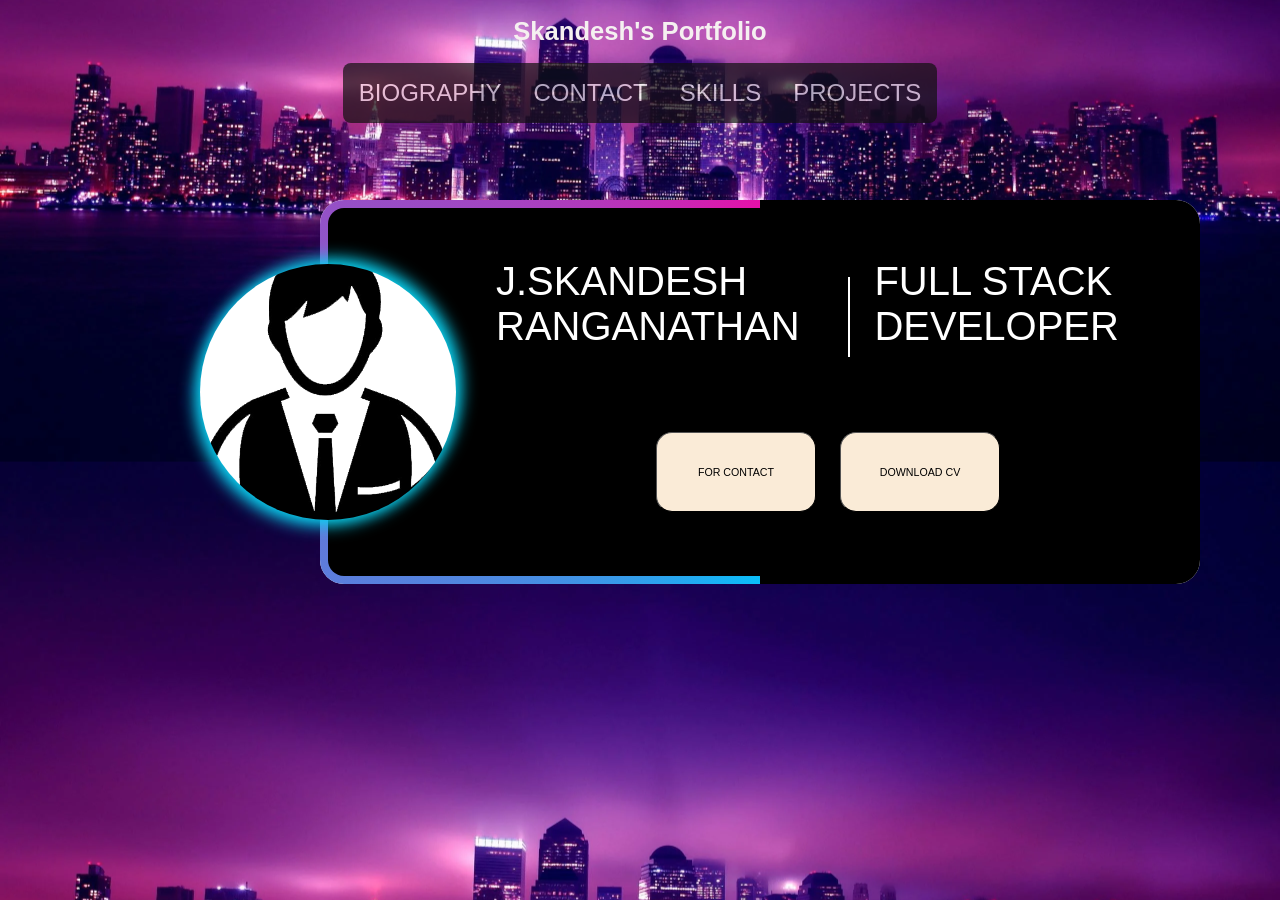
==== index.html @ 59a8660d "Add files via upload" ====
<!DOCTYPE html>
<html lang="en">
<head>
    <meta charset="UTF-8">
    <meta http-equiv="X-UA-Compatible" content="IE=edge">
    <meta name="viewport" content="width=device-width, initial-scale=1.0">
    <link rel="Stylesheet" href="style.css">
    <link rel="icon"  type="jpg" href="PHOTO-2024-01-04-19-46-38.jpg" >
    <title >Portfolio</title>
</head>
<body  background="academic wall paper.webp" >
    <h1 id="Main" style="color: rgb(245, 240, 240); font-family: 'Lucida Sans', 'Lucida Sans Regular', 'Lucida Grande', 'Lucida Sans Unicode', Geneva, Verdana, sans-serif; ">Skandesh's Portfolio</h1>
    <div>
        <nav class="navbar">
            <div id="div">
            <ul>
                <li><a href = "pers.html">BIOGRAPHY</a></li>
                <li><a href = "education.html">CONTACT</a></li>
                <li><a href = "skills.html">SKILLS</a></li>
                <li><a href = "projects.html">PROJECTS</a></li>
            </ul></div>
        </nav>
    </div>
    <div class="profile"></div>  
    <div class="container">
        <p class="name">J.SKANDESH RANGANATHAN</p>
        <p class="saketh">FULL STACK DEVELOPER</p>
        
        <div class="line">

        </div>
        <a href="education.html"><button class="contact"> FOR CONTACT </button></a>
        <a href="Skandesh Goutham Ranganathan J1.docx"><button class="CV">DOWNLOAD CV</button></a>
        
    </div>
   
</div>

</div>  

    
</body>
</html>
---- style.css ----
html{

    zoom: 80%;
}

body{
    background-color: rgb(17, 176, 250);
    margin: 0px;
    background-size: cover;
    background-position: center;
    

}
#Main{
    text-align: center;
}
.navbar ul{
    list-style: none;
    background-color: rgb(16, 16, 15);
    opacity: 0.7;
    padding: 0px;
    margin: 0px;
    overflow: hidden;
    border-radius: 10px;
    color: white;



}

.navbar a{
    color: rgb(241, 236, 236);
    text-decoration: none;
    padding: 20px;
    display: block;
    text-align: center;
}
.navbar a:hover{
    background-color: rgb(105, 119, 206);
    transition: 400ms all ease-in;
    border-radius: 10px;
    box-shadow: 0 0 30px;
    cursor: pointer;
    color: black;
}
.navbar li{
    float: left;
}
.navbar{
    display: inline;
    
}
.navbar:hover{
    box-shadow: 0 0 30px;
}
#div{
    display: flex;
    justify-content: center;
    font-family: 'Lucida Sans', 'Lucida Sans Regular', 'Lucida Grande', 'Lucida Sans Unicode', Geneva, Verdana, sans-serif;
    font-size: 30px;
}
.container {
    position:absolute;
    top:250px;
    left:400px;
    height:480px;
    width:1100px;
    background-color: rgb(245, 249, 249);
    overflow:hidden;
    border-radius:30px;
}
.container::before {
    content:'';
    position:absolute;
    left:-200px;
    top:-400px;
    height:1280px; 
    width:1500px;
    animation:container 10s ease-in-out infinite;
    background-image: conic-gradient(black 0deg,black 180deg,rgb(10, 190, 250) 180deg,rgb(230, 16, 169) 360deg);
}
@keyframes container {
    0% {
        transform:rotate(0deg)
    }
    100% {
        transform:rotate(360deg)
    }
}
.container::after {
    content:'';
    position:absolute;
    top:10px;
    left:10px;
    height:460px;
    width:1080px;
    background-color: black;
    border-radius:20px;
}
.profile {
    position:absolute;
    z-index: 3;
    top:330px;
    left:250px;
    height:320px;
    width:320px;
    border-radius:50%;
    background-color: white;
    background-image: url('User-Profile-PNG-HD-Image.png');
    background-size:cover;
    background-position: center;
    box-shadow:-7px 7px 20px rgb(11, 210, 241),7px -7px 20px rgb(11, 210, 241);
}
.name,.saketh {
    color:white;
    z-index: 3;
    font-size: 50px;
    position:absolute;
    top:5%;
    font-family: 'Lucida Sans', 'Lucida Sans Regular', 'Lucida Grande', 'Lucida Sans Unicode', Geneva, Verdana, sans-serif;
    
}
.name {
    left:20%;
    width:30%;
}
.saketh {
    left:63%;
    width:30%;
}
.line {
    position:absolute;
    height:100px;
    width:2px;
    background-color: white;
    top:20%;
    left:60%;
    z-index: 3;
}
.contact{

    height: 100px;
    width: 200px;
    background-color: antiquewhite;
    color: black;
    position: absolute;
    left: 420px;
    top: 290px;
    z-index: 3;
    border-radius: 20px;

}
.contact:hover{
    transition: 400ms all ease-in-out;
    opacity: 0.5;
}
.CV{

    height: 100px;
    width: 200px;
    background-color: antiquewhite;
    color: black;
    position: absolute;
    left: 650px;
    top: 290px;
    z-index: 3;
    border-radius: 20px;

}
.CV:hover{
    transition: 400ms all ease-in-out;
    opacity: 0.5;
}
@media screen and (max-width:1080px) {
    .container {
        position: absolute;
        top: 180px;
        left: calc(50% - 340px); /* Adjusted left position */
        height: 480px;
        width: 680px;
        background-color: rgb(245, 249, 249);
        overflow: hidden;
        border-radius: 30px;
    }
    
    .profile {
        position: absolute;
        z-index: 3;
        top: 290px;
        left: 220px;
        height: 240px;
        width: 240px;
        border-radius: 50%;
        background-color: white;
        background-image: url('User-Profile-PNG-HD-Image.png');
        background-size: cover;
        background-position: center;
        box-shadow: -7px 7px 20px rgb(11, 210, 241), 7px -7px 20px rgb(11, 210, 241);
    }
    
    .name,
    .saketh {
        color: white;
        z-index: 3;
        font-size: 30px;
        position: absolute;
        top: 5%;
        font-family: 'Lucida Sans', 'Lucida Sans Regular', 'Lucida Grande', 'Lucida Sans Unicode', Geneva, Verdana, sans-serif;
    }
    
    .name {
        left: 160px; /* Adjusted left position */
        width: 30%;
    }
    
    .saketh {
        left: 458px; /* Adjusted left position */
        width: 30%;
    }
    
    .line {
        position: absolute;
        height: 80px;
        width: 2px;
        background-color: white;
        top: 10%;
        left: 420px; /* Adjusted left position */
        z-index: 3;
    }
    
    .contact,
    .CV {
        height: 80px;
        width: 160px;
        background-color: antiquewhite;
        color: black;
        position: absolute;
        z-index: 3;
        border-radius: 20px;
    }
    
    .contact {
        left: 230px; /* Adjusted left position */
        top: 280px;
    }
    
    .CV {
        left: 420px; /* Adjusted left position */
        top: 280px;
    }
    body{
        background-color: rgb(17, 176, 250);
        margin: 0px;
        background-size: cover;
        background-position: center;
        
    
    }
    
}
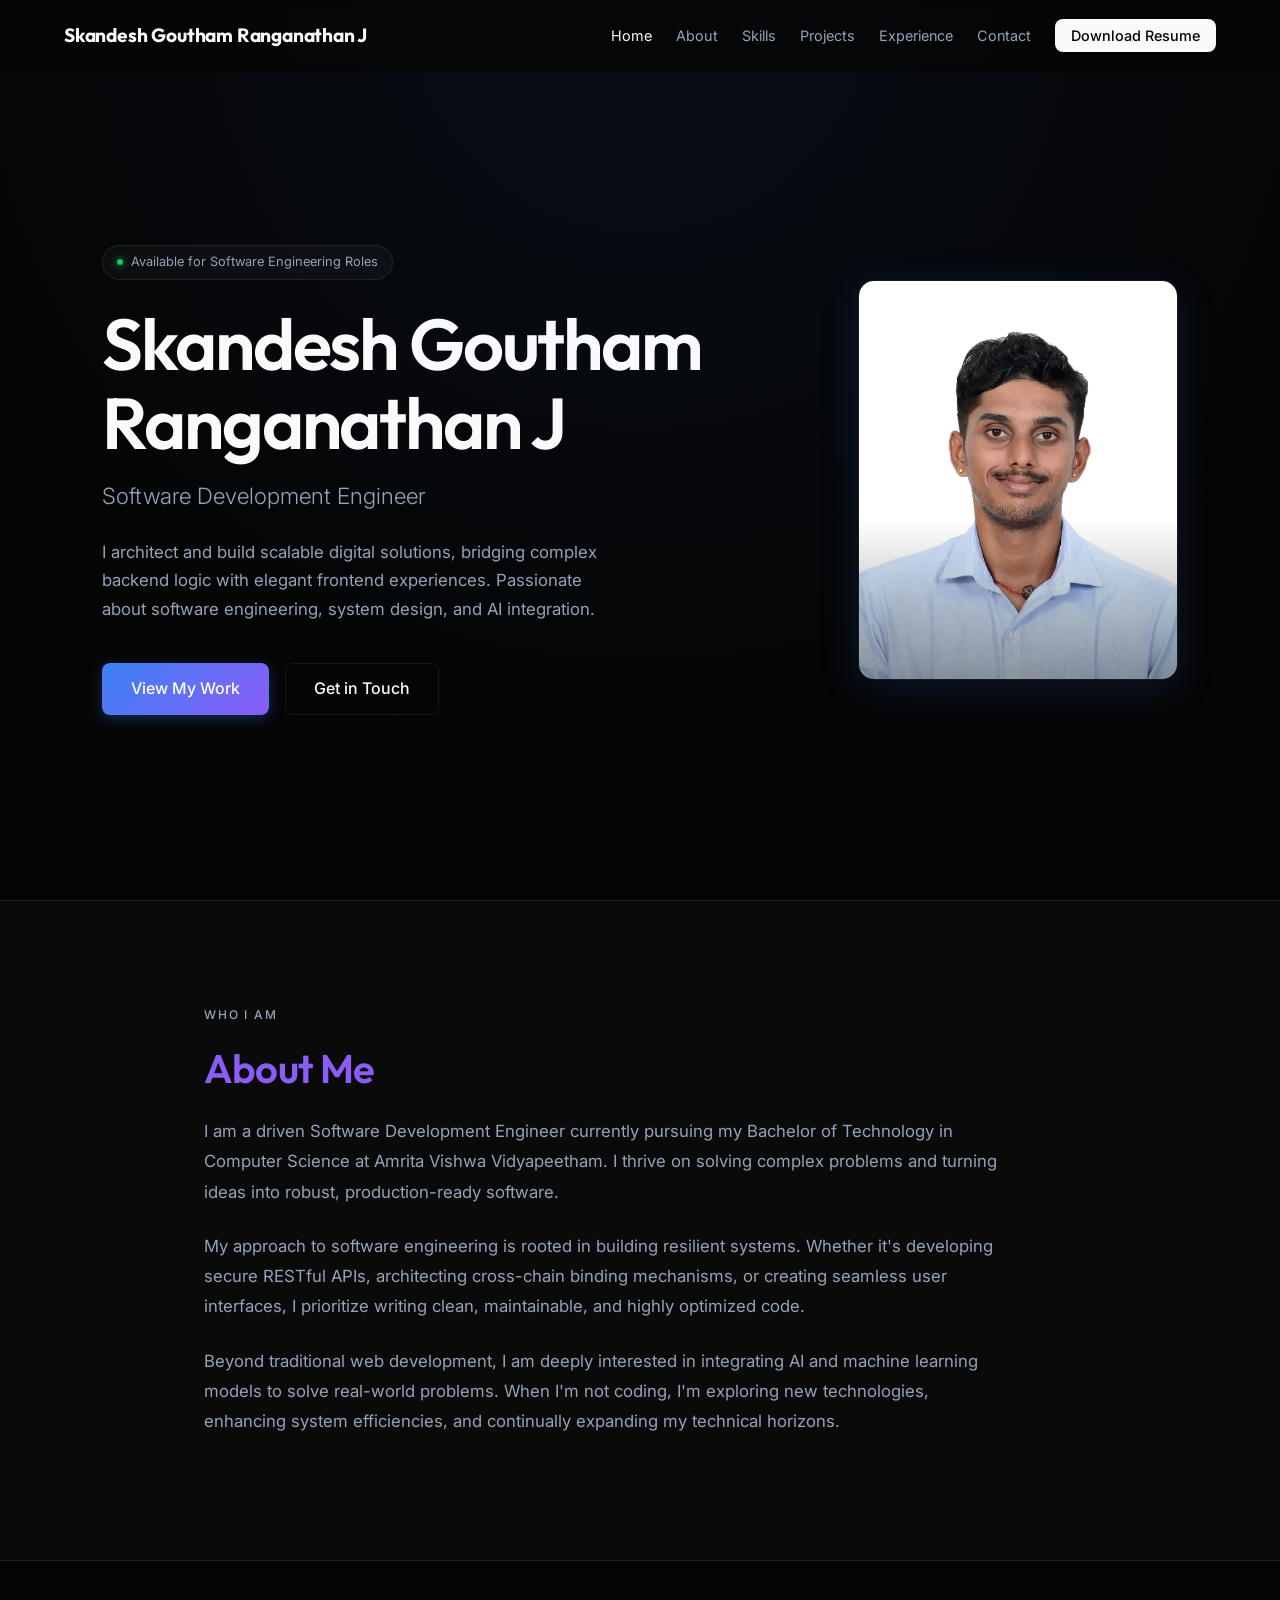
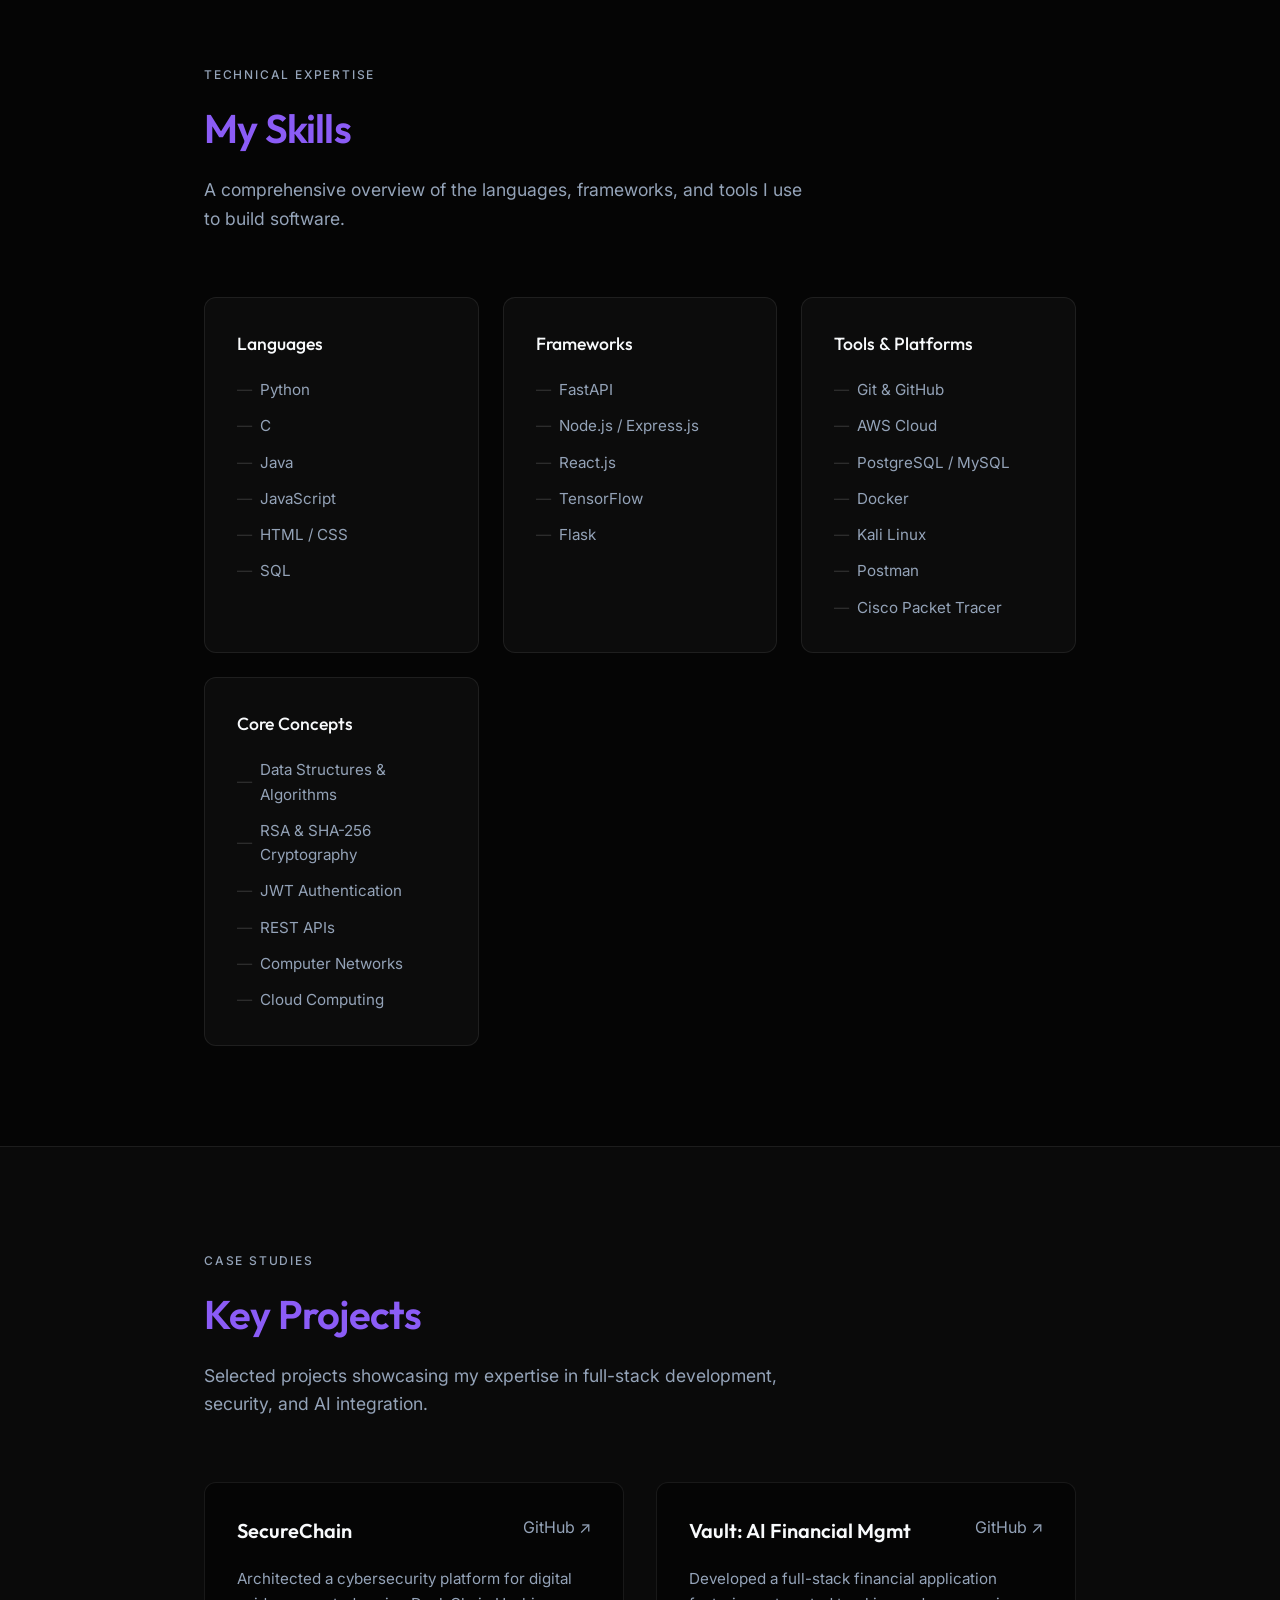
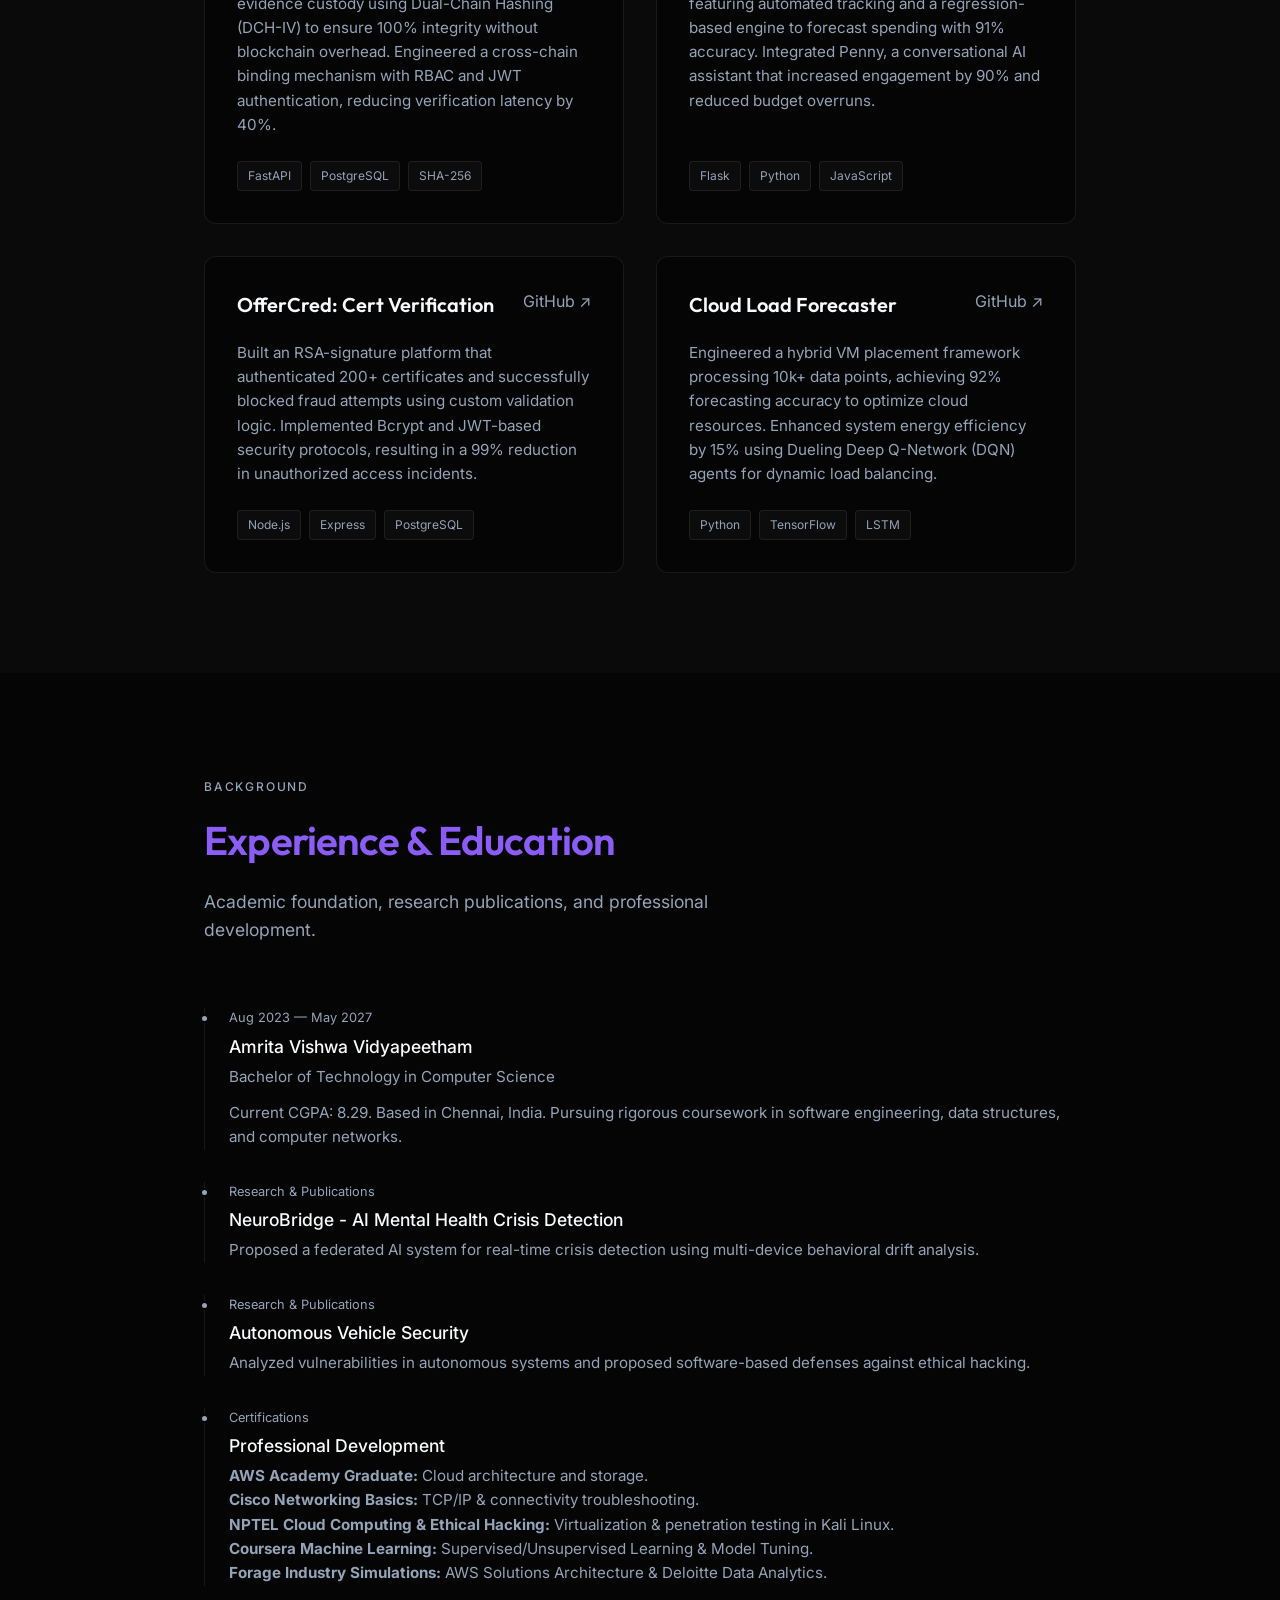
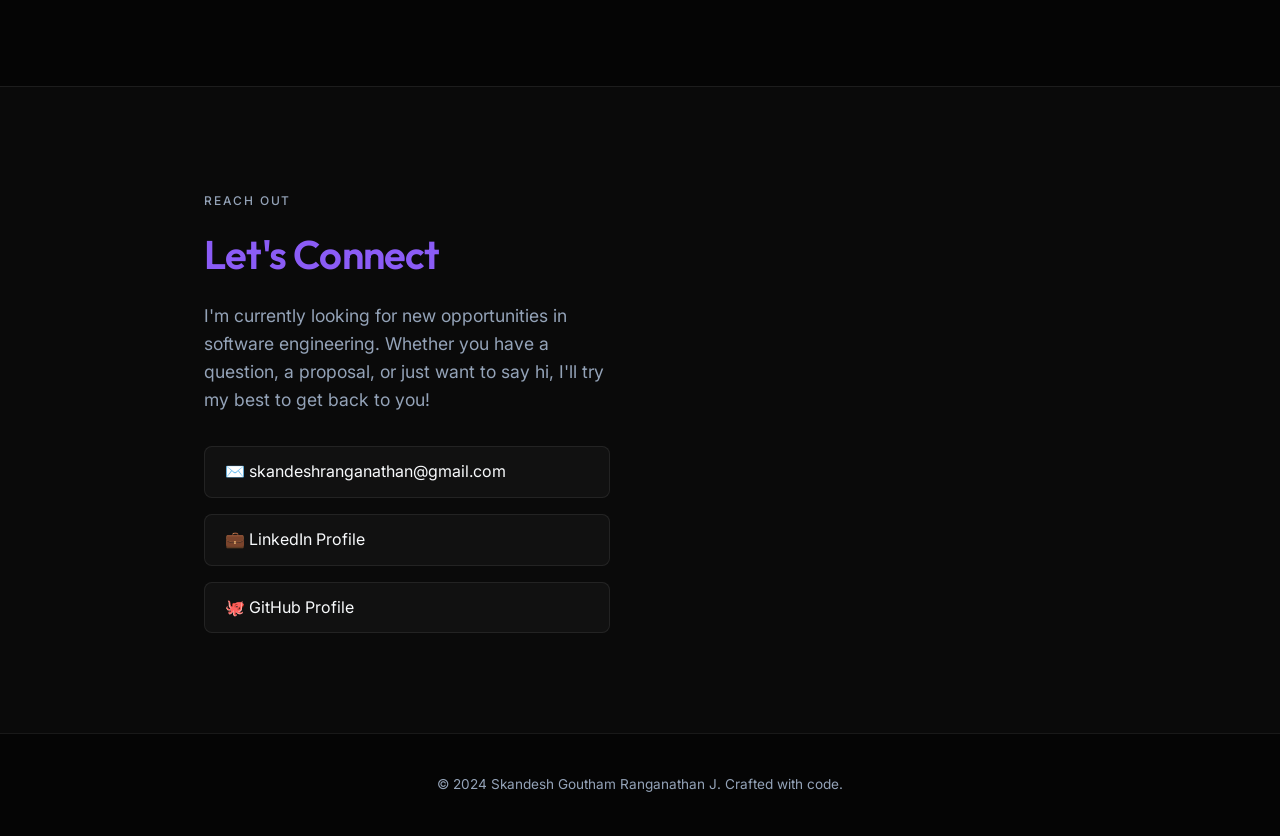
==== commit 643fd436: "Redesigned portfolio with modern UI and improvements" ====
--- a/index.html
+++ b/index.html
@@ -1,43 +1,306 @@
-<!DOCTYPE html>
-<html lang="en">
-<head>
-    <meta charset="UTF-8">
-    <meta http-equiv="X-UA-Compatible" content="IE=edge">
-    <meta name="viewport" content="width=device-width, initial-scale=1.0">
-    <link rel="Stylesheet" href="style.css">
-    <link rel="icon"  type="jpg" href="PHOTO-2024-01-04-19-46-38.jpg" >
-    <title >Portfolio</title>
-</head>
-<body  background="academic wall paper.webp" >
-    <h1 id="Main" style="color: rgb(245, 240, 240); font-family: 'Lucida Sans', 'Lucida Sans Regular', 'Lucida Grande', 'Lucida Sans Unicode', Geneva, Verdana, sans-serif; ">Skandesh's Portfolio</h1>
-    <div>
-        <nav class="navbar">
-            <div id="div">
-            <ul>
-                <li><a href = "pers.html">BIOGRAPHY</a></li>
-                <li><a href = "education.html">CONTACT</a></li>
-                <li><a href = "skills.html">SKILLS</a></li>
-                <li><a href = "projects.html">PROJECTS</a></li>
-            </ul></div>
-        </nav>
-    </div>
-    <div class="profile"></div>  
-    <div class="container">
-        <p class="name">J.SKANDESH RANGANATHAN</p>
-        <p class="saketh">FULL STACK DEVELOPER</p>
-        
-        <div class="line">
-
-        </div>
-        <a href="education.html"><button class="contact"> FOR CONTACT </button></a>
-        <a href="Skandesh Goutham Ranganathan J1.docx"><button class="CV">DOWNLOAD CV</button></a>
-        
-    </div>
-   
-</div>
-
-</div>  
-
-    
-</body>
+<!DOCTYPE html>
+<html lang="en">
+<head>
+  <meta charset="UTF-8" />
+  <meta name="viewport" content="width=device-width, initial-scale=1.0" />
+  <meta name="description" content="Portfolio of Skandesh Goutham Ranganathan J — Software Development Engineer" />
+  <title>Skandesh | Software Engineer</title>
+  
+  <!-- Favicon updated to profile photo -->
+  <link rel="icon" type="image/jpeg" href="Skandesh Goutham Ranganathan.jpeg" />
+  
+  <link rel="preconnect" href="https://fonts.googleapis.com" />
+  <link rel="preconnect" href="https://fonts.gstatic.com" crossorigin />
+  <link href="https://fonts.googleapis.com/css2?family=Inter:wght@300;400;500;600&family=Outfit:wght@400;500;600;700&display=swap" rel="stylesheet" />
+  
+  <link rel="stylesheet" href="style.css" />
+</head>
+<body>
+
+  <!-- NAVBAR -->
+  <nav id="navbar">
+    <a href="#hero" class="nav-logo">Skandesh Goutham Ranganathan J</a>
+    <ul class="nav-links" id="nav-links">
+      <li><a href="#hero" class="active">Home</a></li>
+      <li><a href="#about">About</a></li>
+      <li><a href="#skills">Skills</a></li>
+      <li><a href="#projects">Projects</a></li>
+      <li><a href="#experience">Experience</a></li>
+      <li><a href="#contact">Contact</a></li>
+      <li><a href="Skandesh Goutham Ranganathan J_Doc (5).pdf" class="nav-cv-btn" target="_blank">Download Resume</a></li>
+    </ul>
+    <div class="hamburger" id="hamburger" aria-label="Toggle navigation">
+      <span></span><span></span><span></span>
+    </div>
+  </nav>
+
+  <!-- ===== HERO ===== -->
+  <section id="hero">
+    <div class="hero-content">
+      <div class="hero-status">Available for Software Engineering Roles</div>
+      <h1 class="hero-name reveal">Skandesh Goutham<br>Ranganathan J</h1>
+      <p class="hero-title reveal">Software Development Engineer</p>
+      <p class="hero-description reveal">
+        I architect and build scalable digital solutions, bridging complex backend logic with elegant frontend experiences. Passionate about software engineering, system design, and AI integration.
+      </p>
+      <div class="hero-actions reveal">
+        <a href="#projects" class="btn-primary">View My Work</a>
+        <a href="#contact" class="btn-outline">Get in Touch</a>
+      </div>
+    </div>
+
+    <div class="hero-visual">
+      <div class="profile-img-container">
+        <!-- Replaced with the user's photo -->
+        <img src="Skandesh Goutham Ranganathan.jpeg" alt="Skandesh Goutham Ranganathan J" class="profile-img" />
+      </div>
+    </div>
+  </section>
+
+  <!-- ===== ABOUT ===== -->
+  <section id="about">
+    <div class="section-inner">
+      <div class="section-tag">Who I Am</div>
+      <h2 class="section-title reveal">About Me</h2>
+      
+      <div class="about-content reveal">
+        <p>
+          I am a driven Software Development Engineer currently pursuing my Bachelor of Technology in Computer Science at Amrita Vishwa Vidyapeetham. I thrive on solving complex problems and turning ideas into robust, production-ready software.
+        </p>
+        <p>
+          My approach to software engineering is rooted in building resilient systems. Whether it's developing secure RESTful APIs, architecting cross-chain binding mechanisms, or creating seamless user interfaces, I prioritize writing clean, maintainable, and highly optimized code.
+        </p>
+        <p>
+          Beyond traditional web development, I am deeply interested in integrating AI and machine learning models to solve real-world problems. When I'm not coding, I'm exploring new technologies, enhancing system efficiencies, and continually expanding my technical horizons.
+        </p>
+      </div>
+    </div>
+  </section>
+
+  <!-- ===== SKILLS ===== -->
+  <section id="skills">
+    <div class="section-inner">
+      <div class="section-tag">Technical Expertise</div>
+      <h2 class="section-title reveal">My Skills</h2>
+      <p class="section-subtitle reveal">A comprehensive overview of the languages, frameworks, and tools I use to build software.</p>
+      
+      <div class="skills-grid">
+        <div class="skill-category reveal">
+          <h3>Languages</h3>
+          <div class="skill-list">
+            <div class="skill-item">Python</div>
+            <div class="skill-item">C</div>
+            <div class="skill-item">Java</div>
+            <div class="skill-item">JavaScript</div>
+            <div class="skill-item">HTML / CSS</div>
+            <div class="skill-item">SQL</div>
+          </div>
+        </div>
+        
+        <div class="skill-category reveal">
+          <h3>Frameworks</h3>
+          <div class="skill-list">
+            <div class="skill-item">FastAPI</div>
+            <div class="skill-item">Node.js / Express.js</div>
+            <div class="skill-item">React.js</div>
+            <div class="skill-item">TensorFlow</div>
+            <div class="skill-item">Flask</div>
+          </div>
+        </div>
+        
+        <div class="skill-category reveal">
+          <h3>Tools & Platforms</h3>
+          <div class="skill-list">
+            <div class="skill-item">Git & GitHub</div>
+            <div class="skill-item">AWS Cloud</div>
+            <div class="skill-item">PostgreSQL / MySQL</div>
+            <div class="skill-item">Docker</div>
+            <div class="skill-item">Kali Linux</div>
+            <div class="skill-item">Postman</div>
+            <div class="skill-item">Cisco Packet Tracer</div>
+          </div>
+        </div>
+
+        <div class="skill-category reveal">
+          <h3>Core Concepts</h3>
+          <div class="skill-list">
+            <div class="skill-item">Data Structures & Algorithms</div>
+            <div class="skill-item">RSA & SHA-256 Cryptography</div>
+            <div class="skill-item">JWT Authentication</div>
+            <div class="skill-item">REST APIs</div>
+            <div class="skill-item">Computer Networks</div>
+            <div class="skill-item">Cloud Computing</div>
+          </div>
+        </div>
+      </div>
+    </div>
+  </section>
+
+  <!-- ===== PROJECTS ===== -->
+  <section id="projects">
+    <div class="section-inner">
+      <div class="section-tag">Case Studies</div>
+      <h2 class="section-title reveal">Key Projects</h2>
+      <p class="section-subtitle reveal">Selected projects showcasing my expertise in full-stack development, security, and AI integration.</p>
+      
+      <div class="projects-grid">
+        <!-- Project 1 -->
+        <div class="project-card reveal">
+          <div class="project-header">
+            <h3 class="project-title">SecureChain</h3>
+            <div class="project-links">
+              <a href="https://github.com/SkandeshRanganathan/SecureChain" target="_blank" title="View Source">GitHub ↗</a>
+            </div>
+          </div>
+          <p class="project-desc">
+            Architected a cybersecurity platform for digital evidence custody using Dual-Chain Hashing (DCH-IV) to ensure 100% integrity without blockchain overhead. Engineered a cross-chain binding mechanism with RBAC and JWT authentication, reducing verification latency by 40%.
+          </p>
+          <div class="project-tech">
+            <span class="tech-chip">FastAPI</span>
+            <span class="tech-chip">PostgreSQL</span>
+            <span class="tech-chip">SHA-256</span>
+          </div>
+        </div>
+
+        <!-- Project 2 -->
+        <div class="project-card reveal">
+          <div class="project-header">
+            <h3 class="project-title">Vault: AI Financial Mgmt</h3>
+            <div class="project-links">
+              <a href="https://github.com/SkandeshRanganathan/Vault" target="_blank" title="View Source">GitHub ↗</a>
+            </div>
+          </div>
+          <p class="project-desc">
+            Developed a full-stack financial application featuring automated tracking and a regression-based engine to forecast spending with 91% accuracy. Integrated Penny, a conversational AI assistant that increased engagement by 90% and reduced budget overruns.
+          </p>
+          <div class="project-tech">
+            <span class="tech-chip">Flask</span>
+            <span class="tech-chip">Python</span>
+            <span class="tech-chip">JavaScript</span>
+          </div>
+        </div>
+
+        <!-- Project 3 -->
+        <div class="project-card reveal">
+          <div class="project-header">
+            <h3 class="project-title">OfferCred: Cert Verification</h3>
+            <div class="project-links">
+              <a href="https://github.com/SkandeshRanganathan/offercred_20999" target="_blank" title="View Source">GitHub ↗</a>
+            </div>
+          </div>
+          <p class="project-desc">
+            Built an RSA-signature platform that authenticated 200+ certificates and successfully blocked fraud attempts using custom validation logic. Implemented Bcrypt and JWT-based security protocols, resulting in a 99% reduction in unauthorized access incidents.
+          </p>
+          <div class="project-tech">
+            <span class="tech-chip">Node.js</span>
+            <span class="tech-chip">Express</span>
+            <span class="tech-chip">PostgreSQL</span>
+          </div>
+        </div>
+
+        <!-- Project 4 -->
+        <div class="project-card reveal">
+          <div class="project-header">
+            <h3 class="project-title">Cloud Load Forecaster</h3>
+            <div class="project-links">
+              <a href="https://github.com/SkandeshRanganathan/cloud-load-forecaster" target="_blank" title="View Source">GitHub ↗</a>
+            </div>
+          </div>
+          <p class="project-desc">
+            Engineered a hybrid VM placement framework processing 10k+ data points, achieving 92% forecasting accuracy to optimize cloud resources. Enhanced system energy efficiency by 15% using Dueling Deep Q-Network (DQN) agents for dynamic load balancing.
+          </p>
+          <div class="project-tech">
+            <span class="tech-chip">Python</span>
+            <span class="tech-chip">TensorFlow</span>
+            <span class="tech-chip">LSTM</span>
+          </div>
+        </div>
+      </div>
+    </div>
+  </section>
+
+  <!-- ===== EXPERIENCE / EDUCATION ===== -->
+  <section id="experience">
+    <div class="section-inner">
+      <div class="section-tag">Background</div>
+      <h2 class="section-title reveal">Experience & Education</h2>
+      <p class="section-subtitle reveal">Academic foundation, research publications, and professional development.</p>
+      
+      <div class="timeline">
+        
+        <div class="timeline-item reveal">
+          <div class="timeline-date">Aug 2023 — May 2027</div>
+          <div class="timeline-title">Amrita Vishwa Vidyapeetham</div>
+          <div class="timeline-subtitle">Bachelor of Technology in Computer Science</div>
+          <div class="timeline-desc">
+            Current CGPA: 8.29. Based in Chennai, India. Pursuing rigorous coursework in software engineering, data structures, and computer networks.
+          </div>
+        </div>
+
+        <div class="timeline-item reveal">
+          <div class="timeline-date">Research & Publications</div>
+          <div class="timeline-title">NeuroBridge - AI Mental Health Crisis Detection</div>
+          <div class="timeline-desc">
+            Proposed a federated AI system for real-time crisis detection using multi-device behavioral drift analysis.
+          </div>
+        </div>
+
+        <div class="timeline-item reveal">
+          <div class="timeline-date">Research & Publications</div>
+          <div class="timeline-title">Autonomous Vehicle Security</div>
+          <div class="timeline-desc">
+            Analyzed vulnerabilities in autonomous systems and proposed software-based defenses against ethical hacking.
+          </div>
+        </div>
+
+        <div class="timeline-item reveal">
+          <div class="timeline-date">Certifications</div>
+          <div class="timeline-title">Professional Development</div>
+          <div class="timeline-desc">
+            <strong>AWS Academy Graduate:</strong> Cloud architecture and storage.<br>
+            <strong>Cisco Networking Basics:</strong> TCP/IP & connectivity troubleshooting.<br>
+            <strong>NPTEL Cloud Computing & Ethical Hacking:</strong> Virtualization & penetration testing in Kali Linux.<br>
+            <strong>Coursera Machine Learning:</strong> Supervised/Unsupervised Learning & Model Tuning.<br>
+            <strong>Forage Industry Simulations:</strong> AWS Solutions Architecture & Deloitte Data Analytics.
+          </div>
+        </div>
+
+      </div>
+    </div>
+  </section>
+
+  <!-- ===== CONTACT ===== -->
+  <section id="contact">
+    <div class="section-inner">
+      <div class="section-tag">Reach Out</div>
+      <h2 class="section-title reveal">Let's Connect</h2>
+      
+      <div class="contact-container">
+        <div class="contact-info reveal">
+          <p class="contact-text">
+            I'm currently looking for new opportunities in software engineering. Whether you have a question, a proposal, or just want to say hi, I'll try my best to get back to you!
+          </p>
+          <div class="social-links">
+            <a href="mailto:skandeshranganathan@gmail.com" class="social-link">
+              ✉️ skandeshranganathan@gmail.com
+            </a>
+            <a href="https://linkedin.com/in/skandesh-ranganathan-61a6542b4/" target="_blank" class="social-link">
+              💼 LinkedIn Profile
+            </a>
+            <a href="https://github.com/SkandeshRanganathan" target="_blank" class="social-link">
+              🐙 GitHub Profile
+            </a>
+          </div>
+        </div>
+      </div>
+    </div>
+  </section>
+
+  <!-- FOOTER -->
+  <footer>
+    <p>© 2024 Skandesh Goutham Ranganathan J. Crafted with code.</p>
+  </footer>
+
+  <script src="script.js"></script>
+</body>
 </html>
--- a/style.css
+++ b/style.css
@@ -1,261 +1,609 @@
-
-html{
-
-    zoom: 80%;
-}
-
-body{
-    background-color: rgb(17, 176, 250);
-    margin: 0px;
-    background-size: cover;
-    background-position: center;
-    
-
-}
-#Main{
-    text-align: center;
-}
-.navbar ul{
-    list-style: none;
-    background-color: rgb(16, 16, 15);
-    opacity: 0.7;
-    padding: 0px;
-    margin: 0px;
-    overflow: hidden;
-    border-radius: 10px;
-    color: white;
-
-
-
-}
-
-.navbar a{
-    color: rgb(241, 236, 236);
-    text-decoration: none;
-    padding: 20px;
-    display: block;
-    text-align: center;
-}
-.navbar a:hover{
-    background-color: rgb(105, 119, 206);
-    transition: 400ms all ease-in;
-    border-radius: 10px;
-    box-shadow: 0 0 30px;
-    cursor: pointer;
-    color: black;
-}
-.navbar li{
-    float: left;
-}
-.navbar{
-    display: inline;
-    
-}
-.navbar:hover{
-    box-shadow: 0 0 30px;
-}
-#div{
-    display: flex;
-    justify-content: center;
-    font-family: 'Lucida Sans', 'Lucida Sans Regular', 'Lucida Grande', 'Lucida Sans Unicode', Geneva, Verdana, sans-serif;
-    font-size: 30px;
-}
-.container {
-    position:absolute;
-    top:250px;
-    left:400px;
-    height:480px;
-    width:1100px;
-    background-color: rgb(245, 249, 249);
-    overflow:hidden;
-    border-radius:30px;
-}
-.container::before {
-    content:'';
-    position:absolute;
-    left:-200px;
-    top:-400px;
-    height:1280px; 
-    width:1500px;
-    animation:container 10s ease-in-out infinite;
-    background-image: conic-gradient(black 0deg,black 180deg,rgb(10, 190, 250) 180deg,rgb(230, 16, 169) 360deg);
-}
-@keyframes container {
-    0% {
-        transform:rotate(0deg)
-    }
-    100% {
-        transform:rotate(360deg)
-    }
-}
-.container::after {
-    content:'';
-    position:absolute;
-    top:10px;
-    left:10px;
-    height:460px;
-    width:1080px;
-    background-color: black;
-    border-radius:20px;
-}
-.profile {
-    position:absolute;
-    z-index: 3;
-    top:330px;
-    left:250px;
-    height:320px;
-    width:320px;
-    border-radius:50%;
-    background-color: white;
-    background-image: url('User-Profile-PNG-HD-Image.png');
-    background-size:cover;
-    background-position: center;
-    box-shadow:-7px 7px 20px rgb(11, 210, 241),7px -7px 20px rgb(11, 210, 241);
-}
-.name,.saketh {
-    color:white;
-    z-index: 3;
-    font-size: 50px;
-    position:absolute;
-    top:5%;
-    font-family: 'Lucida Sans', 'Lucida Sans Regular', 'Lucida Grande', 'Lucida Sans Unicode', Geneva, Verdana, sans-serif;
-    
-}
-.name {
-    left:20%;
-    width:30%;
-}
-.saketh {
-    left:63%;
-    width:30%;
-}
-.line {
-    position:absolute;
-    height:100px;
-    width:2px;
-    background-color: white;
-    top:20%;
-    left:60%;
-    z-index: 3;
-}
-.contact{
-
-    height: 100px;
-    width: 200px;
-    background-color: antiquewhite;
-    color: black;
-    position: absolute;
-    left: 420px;
-    top: 290px;
-    z-index: 3;
-    border-radius: 20px;
-
-}
-.contact:hover{
-    transition: 400ms all ease-in-out;
-    opacity: 0.5;
-}
-.CV{
-
-    height: 100px;
-    width: 200px;
-    background-color: antiquewhite;
-    color: black;
-    position: absolute;
-    left: 650px;
-    top: 290px;
-    z-index: 3;
-    border-radius: 20px;
-
-}
-.CV:hover{
-    transition: 400ms all ease-in-out;
-    opacity: 0.5;
-}
-@media screen and (max-width:1080px) {
-    .container {
-        position: absolute;
-        top: 180px;
-        left: calc(50% - 340px); /* Adjusted left position */
-        height: 480px;
-        width: 680px;
-        background-color: rgb(245, 249, 249);
-        overflow: hidden;
-        border-radius: 30px;
-    }
-    
-    .profile {
-        position: absolute;
-        z-index: 3;
-        top: 290px;
-        left: 220px;
-        height: 240px;
-        width: 240px;
-        border-radius: 50%;
-        background-color: white;
-        background-image: url('User-Profile-PNG-HD-Image.png');
-        background-size: cover;
-        background-position: center;
-        box-shadow: -7px 7px 20px rgb(11, 210, 241), 7px -7px 20px rgb(11, 210, 241);
-    }
-    
-    .name,
-    .saketh {
-        color: white;
-        z-index: 3;
-        font-size: 30px;
-        position: absolute;
-        top: 5%;
-        font-family: 'Lucida Sans', 'Lucida Sans Regular', 'Lucida Grande', 'Lucida Sans Unicode', Geneva, Verdana, sans-serif;
-    }
-    
-    .name {
-        left: 160px; /* Adjusted left position */
-        width: 30%;
-    }
-    
-    .saketh {
-        left: 458px; /* Adjusted left position */
-        width: 30%;
-    }
-    
-    .line {
-        position: absolute;
-        height: 80px;
-        width: 2px;
-        background-color: white;
-        top: 10%;
-        left: 420px; /* Adjusted left position */
-        z-index: 3;
-    }
-    
-    .contact,
-    .CV {
-        height: 80px;
-        width: 160px;
-        background-color: antiquewhite;
-        color: black;
-        position: absolute;
-        z-index: 3;
-        border-radius: 20px;
-    }
-    
-    .contact {
-        left: 230px; /* Adjusted left position */
-        top: 280px;
-    }
-    
-    .CV {
-        left: 420px; /* Adjusted left position */
-        top: 280px;
-    }
-    body{
-        background-color: rgb(17, 176, 250);
-        margin: 0px;
-        background-size: cover;
-        background-position: center;
-        
-    
-    }
-    
+/* ===== CSS RESET & VARIABLES ===== */
+*, *::before, *::after {
+  box-sizing: border-box;
+  margin: 0;
+  padding: 0;
+}
+
+:root {
+  --bg-primary: #050505;
+  --bg-secondary: #0a0a0a;
+  --bg-card: rgba(255, 255, 255, 0.03);
+  --bg-card-hover: rgba(255, 255, 255, 0.05);
+  --border: rgba(255, 255, 255, 0.08);
+  --border-hover: rgba(255, 255, 255, 0.15);
+  
+  --accent-primary: #3b82f6;
+  --accent-highlight: #8b5cf6;
+  --text-primary: #f8fafc;
+  --text-muted: #94a3b8;
+  
+  --font-heading: 'Outfit', 'Inter', sans-serif;
+  --font-body: 'Inter', sans-serif;
+  
+  --radius-sm: 8px;
+  --radius-md: 12px;
+  --radius-lg: 16px;
+  --radius-xl: 24px;
+  
+  --transition: 0.3s cubic-bezier(0.4, 0, 0.2, 1);
+}
+
+html {
+  scroll-behavior: smooth;
+  scroll-padding-top: 80px;
+}
+
+body {
+  font-family: var(--font-body);
+  background-color: var(--bg-primary);
+  color: var(--text-primary);
+  overflow-x: hidden;
+  line-height: 1.6;
+  -webkit-font-smoothing: antialiased;
+  -moz-osx-font-smoothing: grayscale;
+}
+
+/* ===== ANIMATED BACKGROUND ===== */
+body::before {
+  content: '';
+  position: fixed;
+  inset: 0;
+  background: radial-gradient(circle at 50% 0%, rgba(59, 130, 246, 0.08) 0%, transparent 70%);
+  pointer-events: none;
+  z-index: 0;
+}
+
+/* ===== UTILITIES ===== */
+.section-inner {
+  max-width: 1000px;
+  margin: 0 auto;
+  padding: 100px 5%;
+}
+
+.section-tag {
+  display: inline-block;
+  font-size: 0.75rem;
+  font-weight: 500;
+  color: var(--text-muted);
+  letter-spacing: 0.15em;
+  text-transform: uppercase;
+  margin-bottom: 12px;
+}
+
+.section-title {
+  font-family: var(--font-heading);
+  font-size: clamp(2rem, 4vw, 2.5rem);
+  font-weight: 600;
+  letter-spacing: -0.02em;
+  margin-bottom: 16px;
+  color: var(--accent-highlight);
+}
+
+.section-subtitle {
+  color: var(--text-muted);
+  font-size: 1.1rem;
+  max-width: 600px;
+  line-height: 1.6;
+  margin-bottom: 64px;
+}
+
+.reveal {
+  opacity: 0;
+  transform: translateY(20px);
+  transition: opacity 0.8s ease, transform 0.8s ease;
+}
+
+.reveal.visible {
+  opacity: 1;
+  transform: translateY(0);
+}
+
+/* ===== NAVBAR ===== */
+#navbar {
+  position: fixed;
+  top: 0; left: 0; right: 0;
+  z-index: 1000;
+  padding: 0 5%;
+  height: 72px;
+  display: flex;
+  align-items: center;
+  justify-content: space-between;
+  background: rgba(5, 5, 5, 0.8);
+  backdrop-filter: blur(12px);
+  border-bottom: 1px solid transparent;
+  transition: var(--transition);
+}
+
+#navbar.scrolled {
+  border-bottom: 1px solid var(--border);
+}
+
+.nav-logo {
+  font-family: var(--font-heading);
+  font-size: 1.2rem;
+  font-weight: 700;
+  color: var(--text-primary);
+  letter-spacing: -0.01em;
+  text-decoration: none;
+}
+
+.nav-links {
+  display: flex;
+  gap: 24px;
+  list-style: none;
+  align-items: center;
+}
+
+.nav-links a {
+  text-decoration: none;
+  color: var(--text-muted);
+  font-size: 0.9rem;
+  font-weight: 400;
+  transition: var(--transition);
+}
+
+.nav-links a:hover, .nav-links a.active {
+  color: var(--text-primary);
+}
+
+.nav-cv-btn {
+  padding: 8px 16px;
+  border-radius: var(--radius-sm);
+  background: var(--text-primary);
+  color: var(--bg-primary) !important;
+  font-weight: 500 !important;
+}
+
+.nav-cv-btn:hover {
+  background: var(--accent-primary);
+  transform: translateY(-1px);
+}
+
+.hamburger {
+  display: none;
+  flex-direction: column;
+  gap: 5px;
+  cursor: pointer;
+}
+
+.hamburger span {
+  width: 24px;
+  height: 2px;
+  background: var(--text-primary);
+  transition: var(--transition);
+}
+
+/* ===== HERO SECTION ===== */
+#hero {
+  min-height: 100vh;
+  display: flex;
+  align-items: center;
+  justify-content: space-between;
+  padding: 120px 8% 60px;
+  position: relative;
+  z-index: 1;
+}
+
+.hero-content {
+  flex: 1;
+  max-width: 600px;
+}
+
+.hero-status {
+  display: inline-flex;
+  align-items: center;
+  gap: 8px;
+  padding: 6px 14px;
+  border-radius: 50px;
+  border: 1px solid var(--border);
+  background: var(--bg-card);
+  font-size: 0.8rem;
+  color: var(--text-muted);
+  margin-bottom: 24px;
+}
+
+.hero-status::before {
+  content: '';
+  width: 6px; height: 6px;
+  background: #22c55e;
+  border-radius: 50%;
+  box-shadow: 0 0 8px #22c55e;
+}
+
+.hero-name {
+  font-family: var(--font-heading);
+  font-size: clamp(2.5rem, 6vw, 4.5rem);
+  font-weight: 600;
+  line-height: 1.1;
+  letter-spacing: -0.03em;
+  margin-bottom: 16px;
+}
+
+.hero-title {
+  font-size: clamp(1.1rem, 2vw, 1.4rem);
+  color: var(--text-muted);
+  font-weight: 300;
+  margin-bottom: 24px;
+}
+
+.hero-description {
+  font-size: 1.05rem;
+  color: var(--text-muted);
+  line-height: 1.7;
+  max-width: 500px;
+  margin-bottom: 40px;
+}
+
+.hero-actions {
+  display: flex;
+  gap: 16px;
+}
+
+.btn-primary {
+  padding: 12px 28px;
+  background: linear-gradient(135deg, var(--accent-primary), var(--accent-highlight));
+  color: #ffffff;
+  font-weight: 500;
+  border-radius: var(--radius-sm);
+  text-decoration: none;
+  transition: var(--transition);
+  border: 1px solid transparent;
+  box-shadow: 0 4px 15px rgba(59, 130, 246, 0.3);
+}
+
+.btn-primary:hover {
+  transform: translateY(-2px);
+  box-shadow: 0 8px 25px rgba(59, 130, 246, 0.5);
+}
+
+.btn-outline {
+  padding: 12px 28px;
+  background: transparent;
+  color: var(--text-primary);
+  font-weight: 500;
+  border-radius: var(--radius-sm);
+  text-decoration: none;
+  border: 1px solid var(--border);
+  transition: var(--transition);
+}
+
+.btn-outline:hover {
+  border-color: var(--border-hover);
+  background: var(--bg-card);
+}
+
+.hero-visual {
+  flex-shrink: 0;
+  animation: fadeInRight 1s ease both;
+}
+
+.profile-img-container {
+  width: 320px;
+  height: 400px;
+  border-radius: var(--radius-lg);
+  overflow: hidden;
+  position: relative;
+  border: 1px solid var(--border);
+  animation: floatProfile 6s ease-in-out infinite;
+  box-shadow: 0 10px 40px rgba(59, 130, 246, 0.15);
+}
+
+@keyframes floatProfile {
+  0% { transform: translateY(0px); }
+  50% { transform: translateY(-12px); }
+  100% { transform: translateY(0px); }
+}
+
+.profile-img-container::after {
+  content: '';
+  position: absolute;
+  inset: 0;
+  background: linear-gradient(to top, rgba(5,5,5,0.4) 0%, transparent 40%);
+}
+
+.profile-img {
+  width: 100%;
+  height: 100%;
+  object-fit: cover;
+  filter: grayscale(20%) contrast(110%);
+  transition: var(--transition);
+}
+
+.profile-img-container:hover .profile-img {
+  filter: grayscale(0%) contrast(100%);
+  transform: scale(1.02);
+}
+
+/* ===== ABOUT SECTION ===== */
+#about {
+  background: var(--bg-secondary);
+  border-top: 1px solid var(--border);
+  border-bottom: 1px solid var(--border);
+  position: relative;
+  z-index: 1;
+}
+
+.about-content {
+  font-size: 1.05rem;
+  color: var(--text-muted);
+  line-height: 1.8;
+  max-width: 800px;
+}
+
+.about-content p {
+  margin-bottom: 24px;
+}
+
+/* ===== SKILLS SECTION ===== */
+#skills {
+  position: relative;
+  z-index: 1;
+}
+
+.skills-grid {
+  display: grid;
+  grid-template-columns: repeat(auto-fit, minmax(240px, 1fr));
+  gap: 24px;
+}
+
+.skill-category {
+  padding: 32px;
+  background: var(--bg-card);
+  border: 1px solid var(--border);
+  border-radius: var(--radius-md);
+  transition: var(--transition);
+}
+
+.skill-category:hover {
+  border-color: var(--accent-primary);
+  background: var(--bg-card-hover);
+  transform: translateY(-4px);
+  box-shadow: 0 8px 30px rgba(59, 130, 246, 0.1);
+}
+
+.skill-category h3 {
+  font-family: var(--font-heading);
+  font-size: 1.1rem;
+  font-weight: 500;
+  margin-bottom: 20px;
+  color: var(--text-primary);
+}
+
+.skill-list {
+  display: flex;
+  flex-direction: column;
+  gap: 12px;
+}
+
+.skill-item {
+  color: var(--text-muted);
+  font-size: 0.95rem;
+  display: flex;
+  align-items: center;
+  gap: 8px;
+}
+
+.skill-item::before {
+  content: '—';
+  color: var(--border-hover);
+}
+
+/* ===== PROJECTS SECTION ===== */
+#projects {
+  background: var(--bg-secondary);
+  border-top: 1px solid var(--border);
+  position: relative;
+  z-index: 1;
+}
+
+.projects-grid {
+  display: grid;
+  grid-template-columns: repeat(auto-fit, minmax(320px, 1fr));
+  gap: 32px;
+}
+
+.project-card {
+  background: var(--bg-primary);
+  border: 1px solid var(--border);
+  border-radius: var(--radius-md);
+  padding: 32px;
+  display: flex;
+  flex-direction: column;
+  transition: var(--transition);
+}
+
+.project-card:hover {
+  border-color: var(--accent-primary);
+  transform: translateY(-6px);
+  box-shadow: 0 12px 40px rgba(59, 130, 246, 0.15);
+}
+
+.project-header {
+  display: flex;
+  justify-content: space-between;
+  align-items: flex-start;
+  margin-bottom: 20px;
+}
+
+.project-title {
+  font-family: var(--font-heading);
+  font-size: 1.25rem;
+  font-weight: 600;
+}
+
+.project-links a {
+  color: var(--text-muted);
+  text-decoration: none;
+  transition: var(--transition);
+}
+
+.project-links a:hover {
+  color: var(--text-primary);
+}
+
+.project-desc {
+  color: var(--text-muted);
+  font-size: 0.95rem;
+  line-height: 1.6;
+  margin-bottom: 24px;
+  flex: 1;
+}
+
+.project-tech {
+  display: flex;
+  flex-wrap: wrap;
+  gap: 8px;
+}
+
+.tech-chip {
+  font-size: 0.75rem;
+  padding: 4px 10px;
+  background: var(--bg-card);
+  border: 1px solid var(--border);
+  border-radius: 4px;
+  color: var(--text-muted);
+}
+
+/* ===== RESUME / TIMELINE SECTION ===== */
+#experience {
+  position: relative;
+  z-index: 1;
+}
+
+.timeline {
+  display: flex;
+  flex-direction: column;
+  gap: 32px;
+}
+
+.timeline-item {
+  padding-left: 24px;
+  border-left: 1px solid var(--border);
+  position: relative;
+}
+
+.timeline-item::before {
+  content: '';
+  position: absolute;
+  left: -5px;
+  top: 6px;
+  width: 9px;
+  height: 9px;
+  border-radius: 50%;
+  background: var(--text-muted);
+  border: 2px solid var(--bg-primary);
+}
+
+.timeline-date {
+  font-size: 0.8rem;
+  color: var(--text-muted);
+  margin-bottom: 4px;
+}
+
+.timeline-title {
+  font-size: 1.1rem;
+  font-weight: 500;
+  color: var(--text-primary);
+  margin-bottom: 4px;
+}
+
+.timeline-subtitle {
+  font-size: 0.95rem;
+  color: var(--text-muted);
+  margin-bottom: 12px;
+}
+
+.timeline-desc {
+  font-size: 0.95rem;
+  color: var(--text-muted);
+  line-height: 1.6;
+}
+
+/* ===== CONTACT SECTION ===== */
+#contact {
+  background: var(--bg-secondary);
+  border-top: 1px solid var(--border);
+  position: relative;
+  z-index: 1;
+}
+
+.contact-container {
+  display: grid;
+  grid-template-columns: 1fr 1fr;
+  gap: 60px;
+}
+
+.contact-text {
+  font-size: 1.1rem;
+  color: var(--text-muted);
+  margin-bottom: 32px;
+}
+
+.social-links {
+  display: flex;
+  flex-direction: column;
+  gap: 16px;
+}
+
+.social-link {
+  display: inline-flex;
+  align-items: center;
+  gap: 12px;
+  color: var(--text-primary);
+  text-decoration: none;
+  font-size: 1rem;
+  padding: 12px 20px;
+  border: 1px solid var(--border);
+  border-radius: var(--radius-sm);
+  background: var(--bg-card);
+  transition: var(--transition);
+}
+
+.social-link:hover {
+  border-color: var(--border-hover);
+  background: var(--bg-card-hover);
+  transform: translateX(4px);
+}
+
+/* ===== FOOTER ===== */
+footer {
+  text-align: center;
+  padding: 40px 5%;
+  border-top: 1px solid var(--border);
+  color: var(--text-muted);
+  font-size: 0.85rem;
+  background: var(--bg-primary);
+  position: relative;
+  z-index: 1;
+}
+
+/* ===== RESPONSIVE ===== */
+@media (max-width: 900px) {
+  #hero {
+    flex-direction: column-reverse;
+    text-align: center;
+    padding-top: 120px;
+    gap: 40px;
+  }
+  .hero-actions { justify-content: center; }
+  .hero-description { margin: 0 auto 32px; }
+  .profile-img-container { width: 260px; height: 320px; }
+  .nav-links {
+    display: none;
+    position: absolute;
+    top: 72px; left: 0; right: 0;
+    background: var(--bg-primary);
+    flex-direction: column;
+    padding: 24px;
+    border-bottom: 1px solid var(--border);
+  }
+  .nav-links.open { display: flex; }
+  .hamburger { display: flex; }
+  .contact-container { grid-template-columns: 1fr; }
+}
+
+@keyframes fadeInRight {
+  from { opacity: 0; transform: translateX(20px); }
+  to   { opacity: 1; transform: translateX(0); }
 }
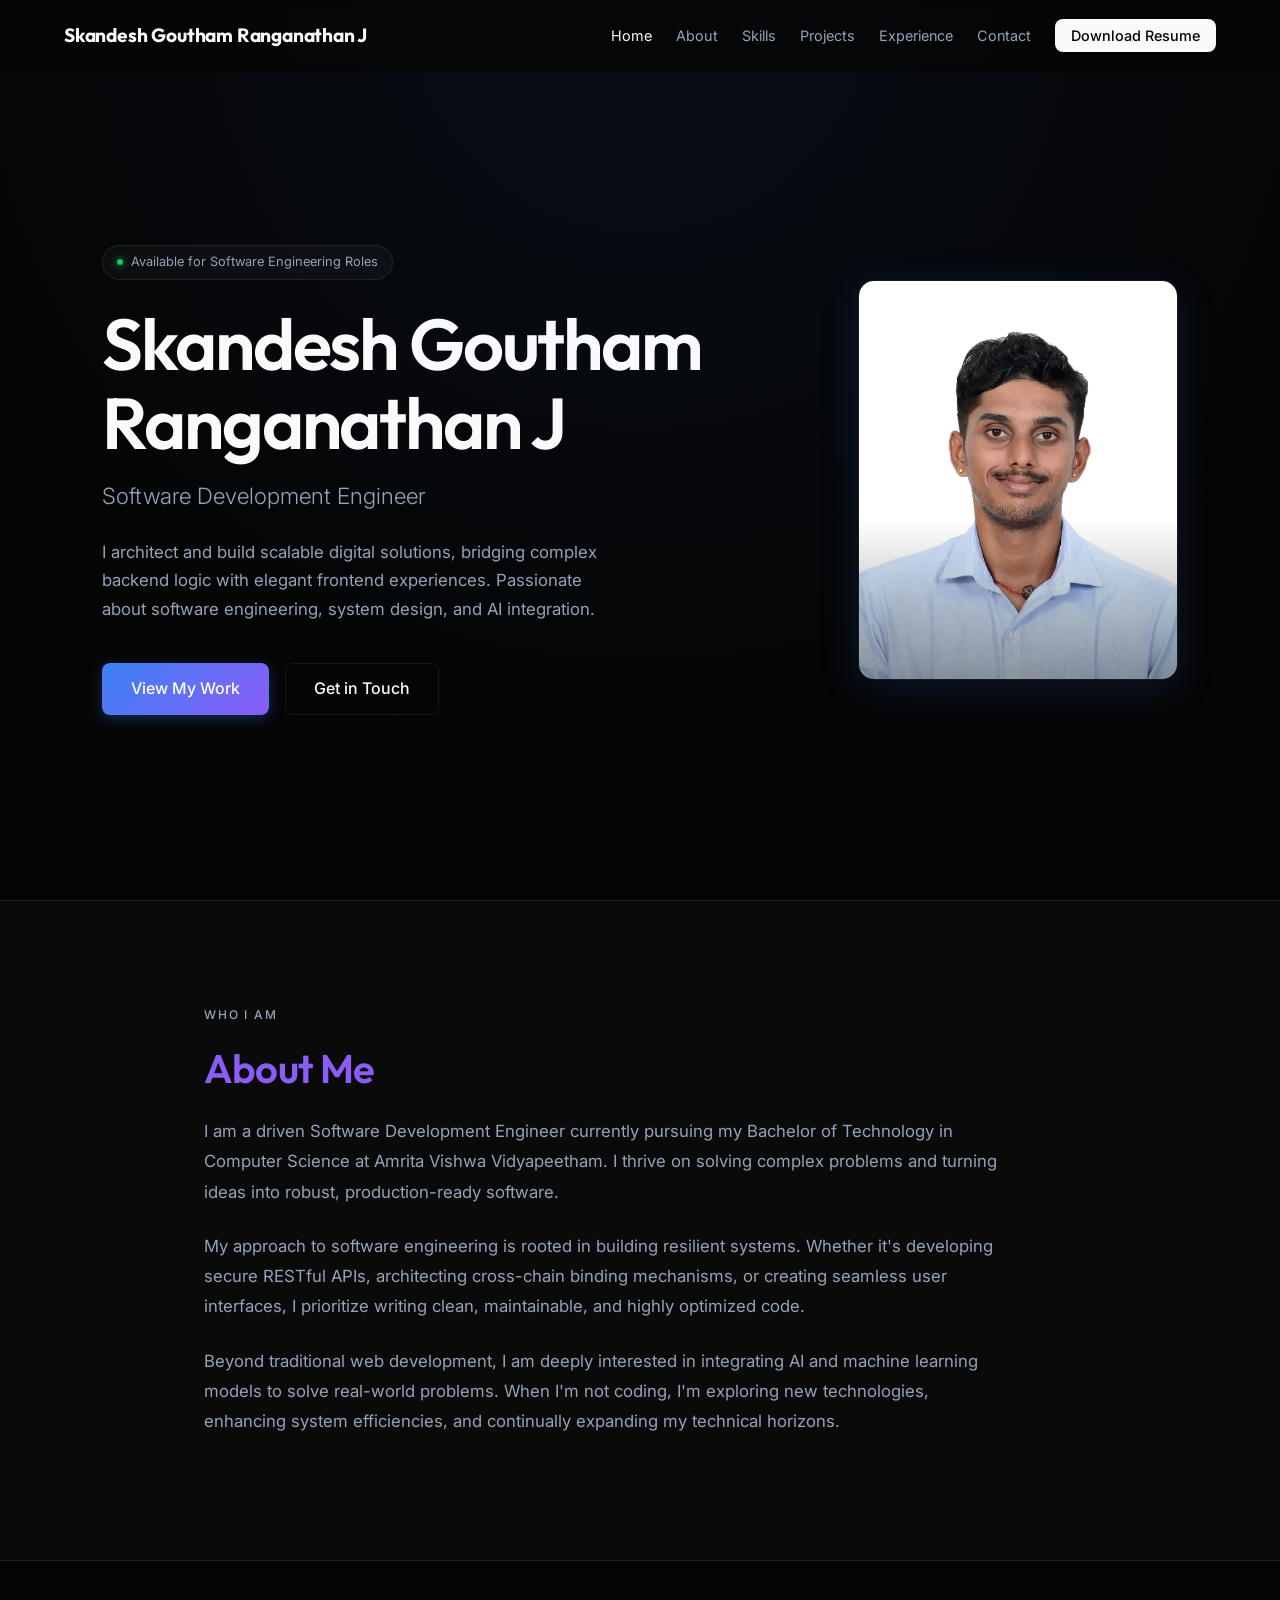
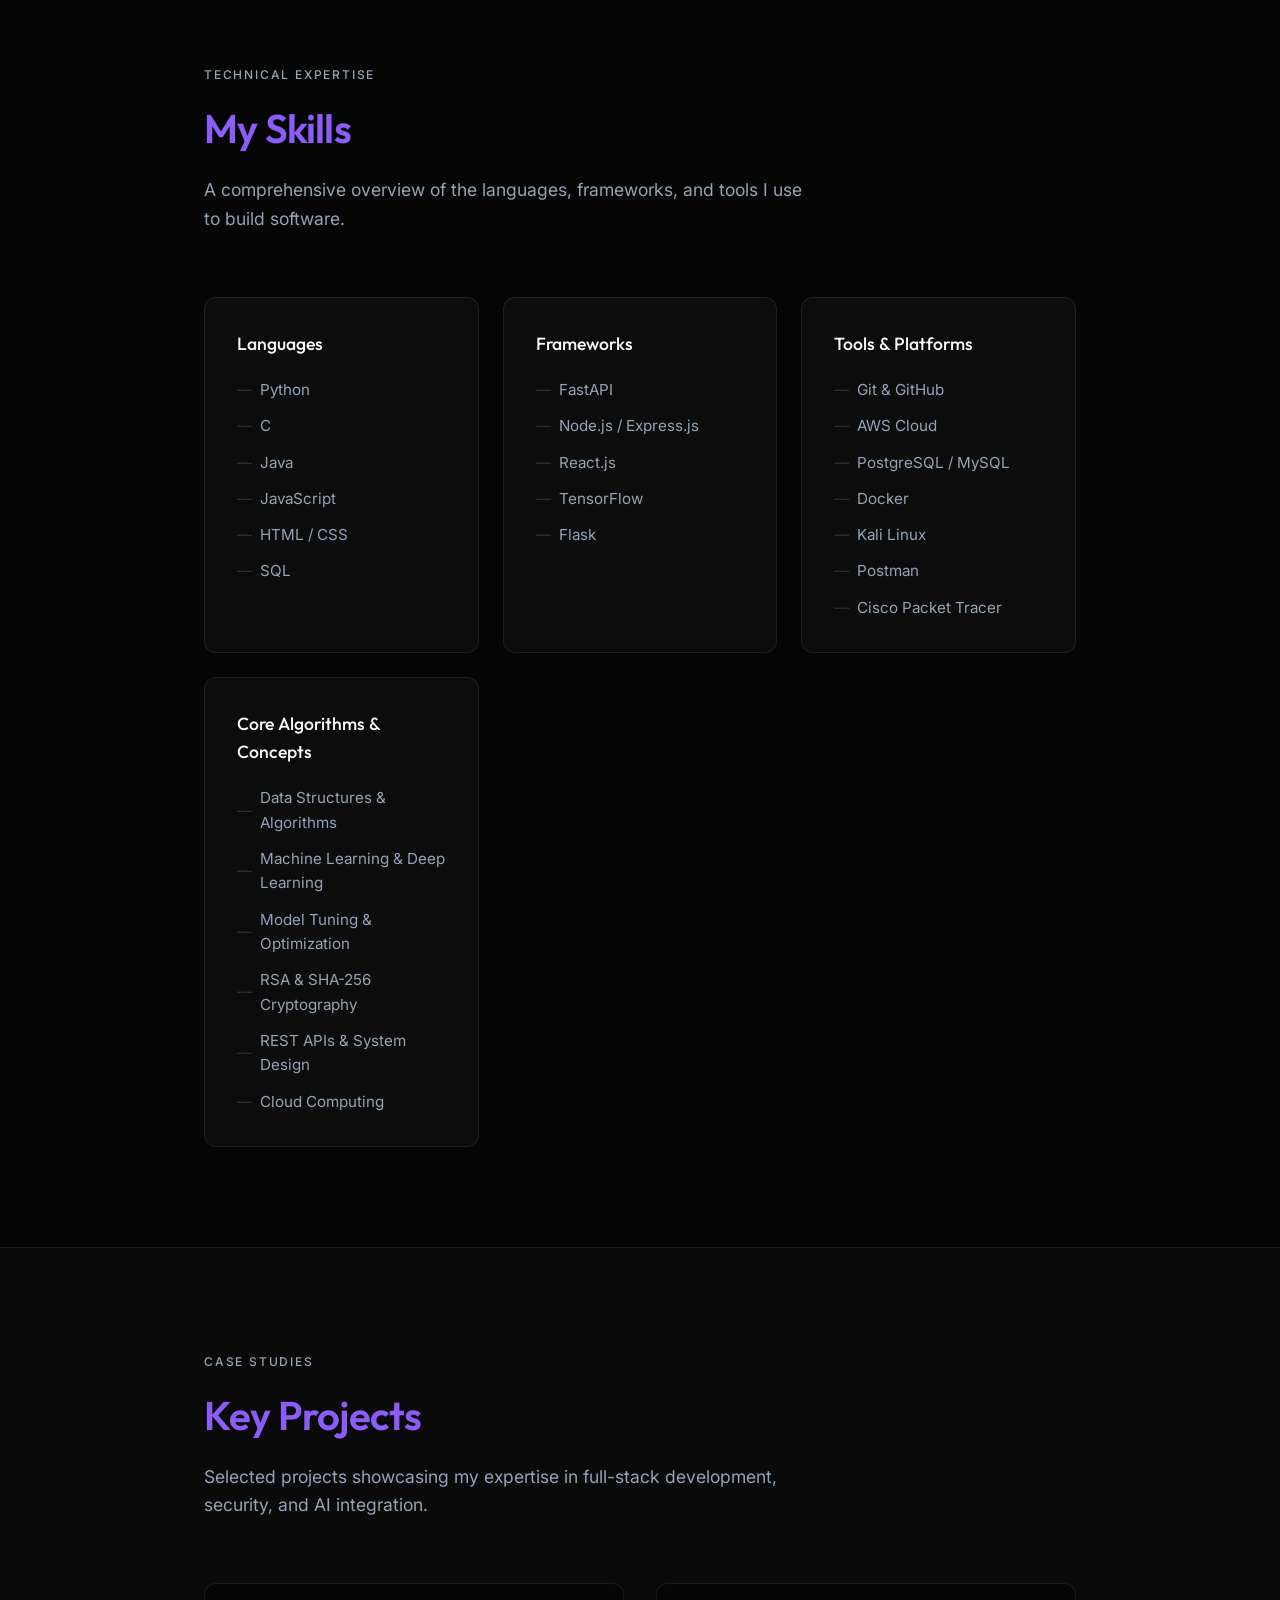
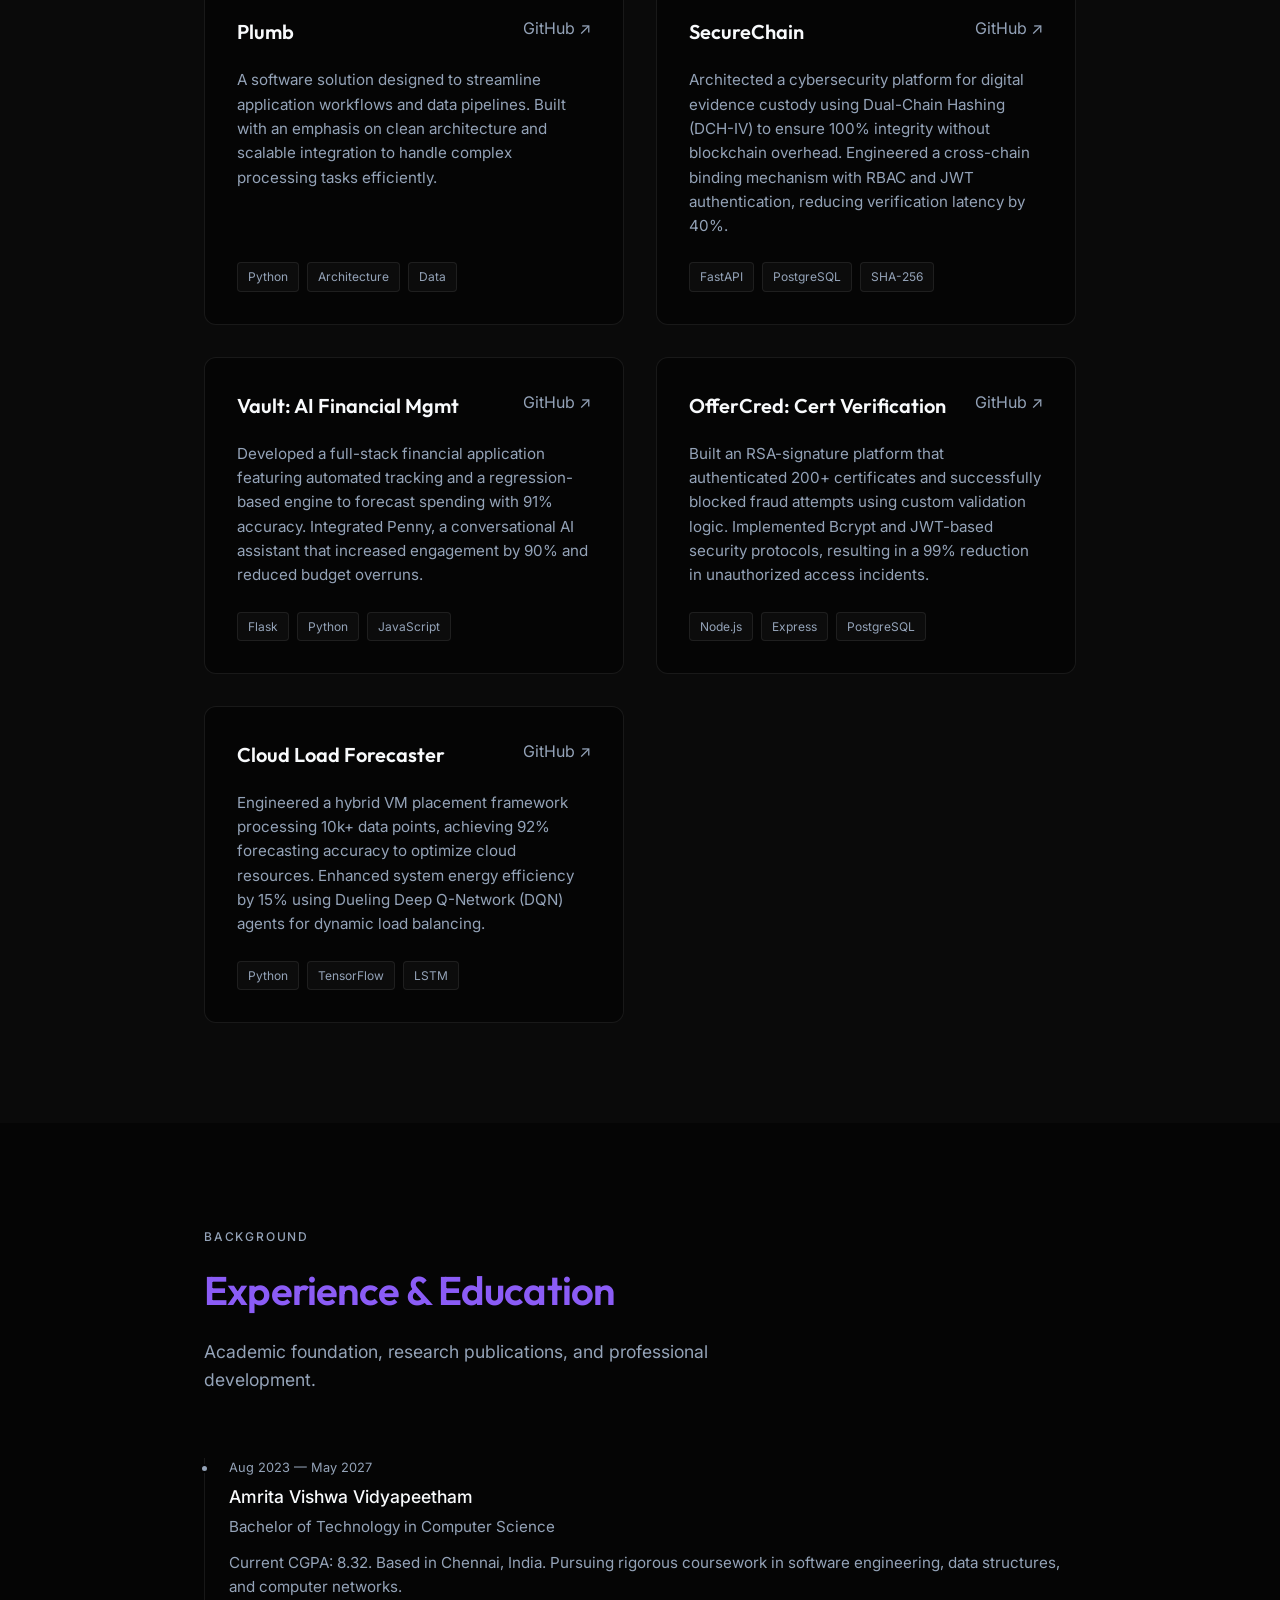
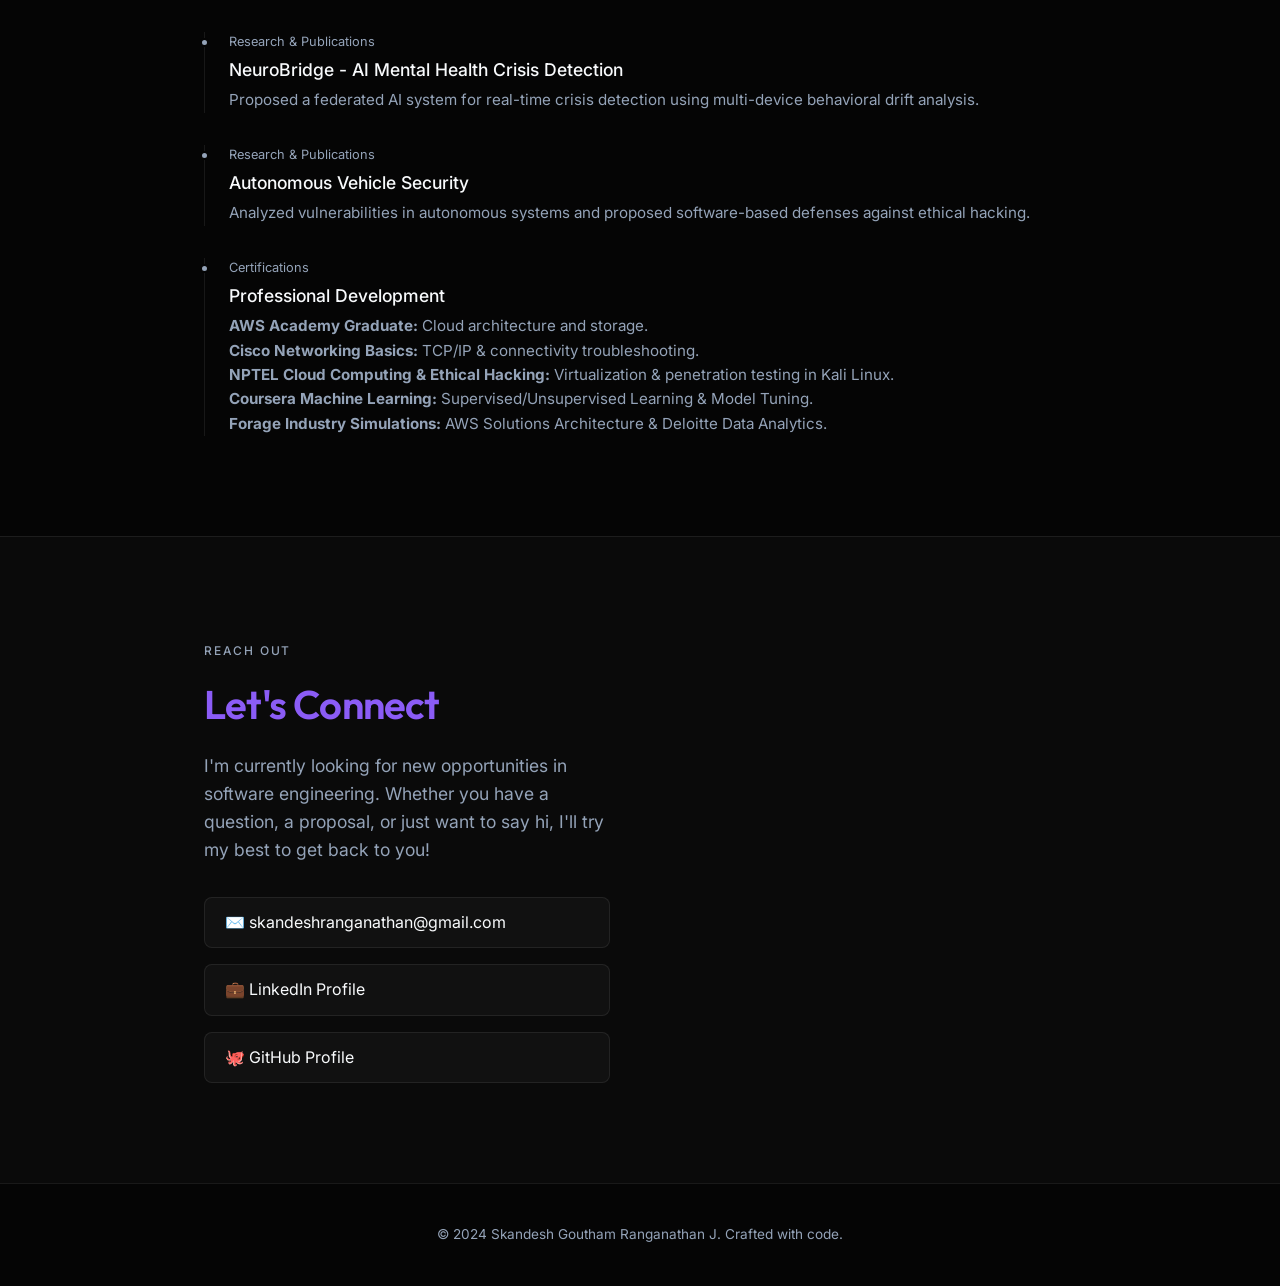
==== commit c2c70cd3: "Updating Portforlio with respect to the updation in resume" ====
--- a/index.html
+++ b/index.html
@@ -27,7 +27,7 @@
       <li><a href="#projects">Projects</a></li>
       <li><a href="#experience">Experience</a></li>
       <li><a href="#contact">Contact</a></li>
-      <li><a href="Skandesh Goutham Ranganathan J_Doc (5).pdf" class="nav-cv-btn" target="_blank">Download Resume</a></li>
+      <li><a href="Skandesh-Resume.pdf" class="nav-cv-btn" target="_blank">Download Resume</a></li>
     </ul>
     <div class="hamburger" id="hamburger" aria-label="Toggle navigation">
       <span></span><span></span><span></span>
@@ -122,13 +122,13 @@
         </div>
 
         <div class="skill-category reveal">
-          <h3>Core Concepts</h3>
+          <h3>Core Algorithms & Concepts</h3>
           <div class="skill-list">
             <div class="skill-item">Data Structures & Algorithms</div>
+            <div class="skill-item">Machine Learning & Deep Learning</div>
+            <div class="skill-item">Model Tuning & Optimization</div>
             <div class="skill-item">RSA & SHA-256 Cryptography</div>
-            <div class="skill-item">JWT Authentication</div>
-            <div class="skill-item">REST APIs</div>
-            <div class="skill-item">Computer Networks</div>
+            <div class="skill-item">REST APIs & System Design</div>
             <div class="skill-item">Cloud Computing</div>
           </div>
         </div>
@@ -144,7 +144,25 @@
       <p class="section-subtitle reveal">Selected projects showcasing my expertise in full-stack development, security, and AI integration.</p>
       
       <div class="projects-grid">
-        <!-- Project 1 -->
+        <!-- Project 1 (Plumb) -->
+        <div class="project-card reveal">
+          <div class="project-header">
+            <h3 class="project-title">Plumb</h3>
+            <div class="project-links">
+              <a href="https://github.com/SkandeshRanganathan/plumb" target="_blank" title="View Source">GitHub ↗</a>
+            </div>
+          </div>
+          <p class="project-desc">
+            A software solution designed to streamline application workflows and data pipelines. Built with an emphasis on clean architecture and scalable integration to handle complex processing tasks efficiently.
+          </p>
+          <div class="project-tech">
+            <span class="tech-chip">Python</span>
+            <span class="tech-chip">Architecture</span>
+            <span class="tech-chip">Data</span>
+          </div>
+        </div>
+
+        <!-- Project 2 (SecureChain) -->
         <div class="project-card reveal">
           <div class="project-header">
             <h3 class="project-title">SecureChain</h3>
@@ -215,6 +233,7 @@
             <span class="tech-chip">LSTM</span>
           </div>
         </div>
+
       </div>
     </div>
   </section>
@@ -233,7 +252,7 @@
           <div class="timeline-title">Amrita Vishwa Vidyapeetham</div>
           <div class="timeline-subtitle">Bachelor of Technology in Computer Science</div>
           <div class="timeline-desc">
-            Current CGPA: 8.29. Based in Chennai, India. Pursuing rigorous coursework in software engineering, data structures, and computer networks.
+            Current CGPA: 8.32. Based in Chennai, India. Pursuing rigorous coursework in software engineering, data structures, and computer networks.
           </div>
         </div>
 
@@ -303,4 +322,4 @@
 
   <script src="script.js"></script>
 </body>
-</html>+</html>
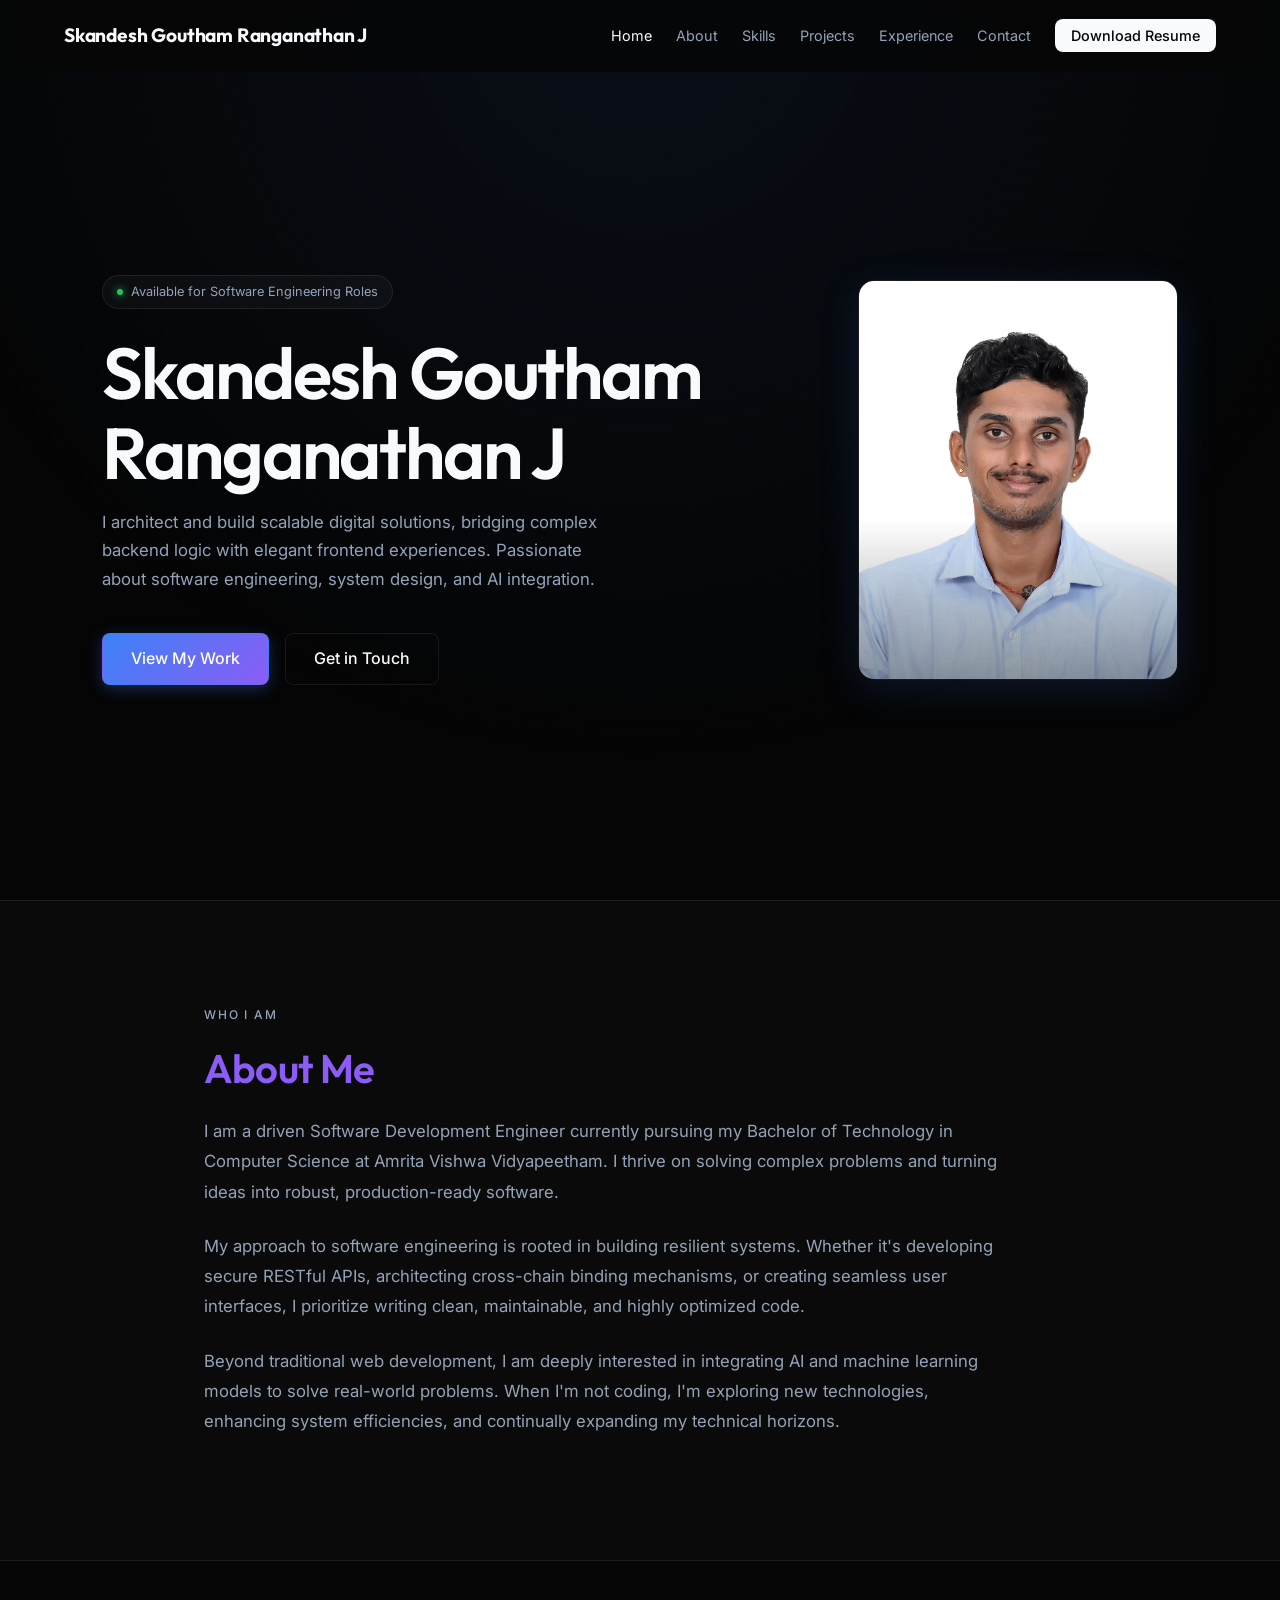
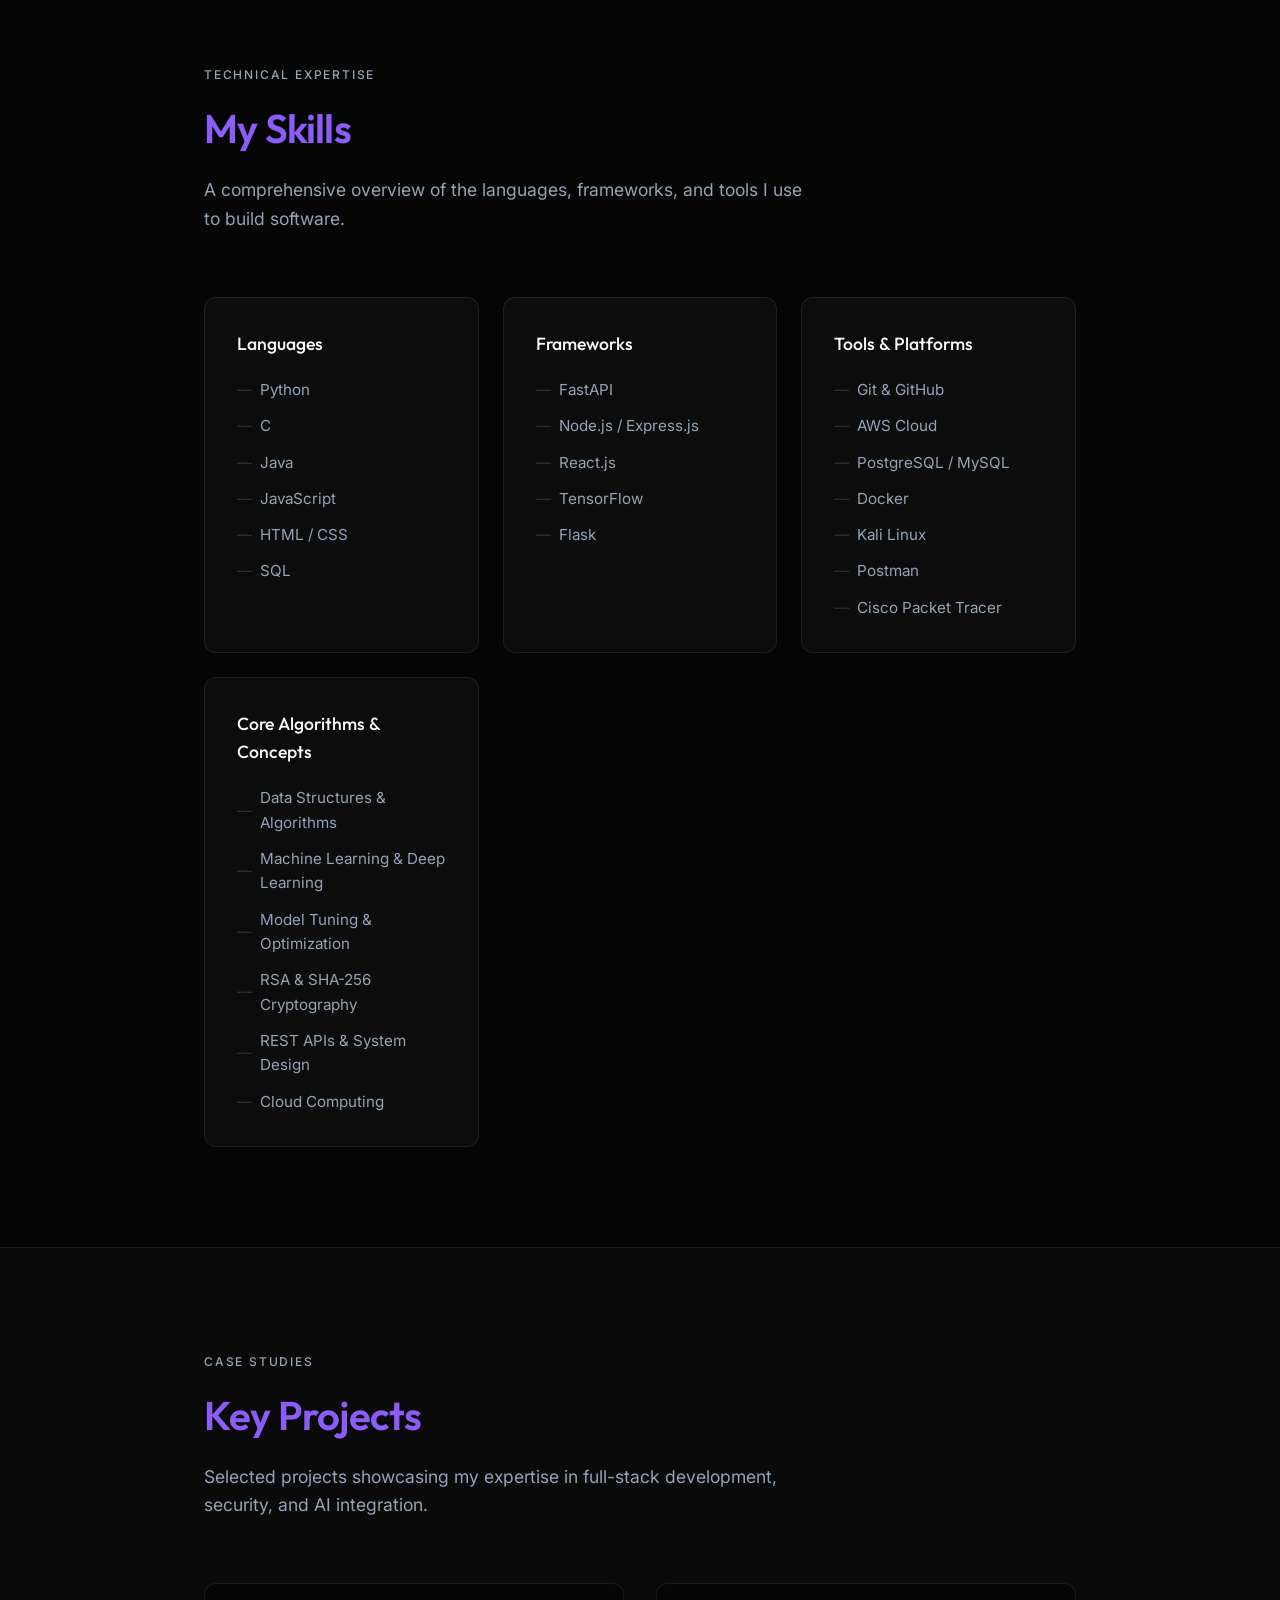
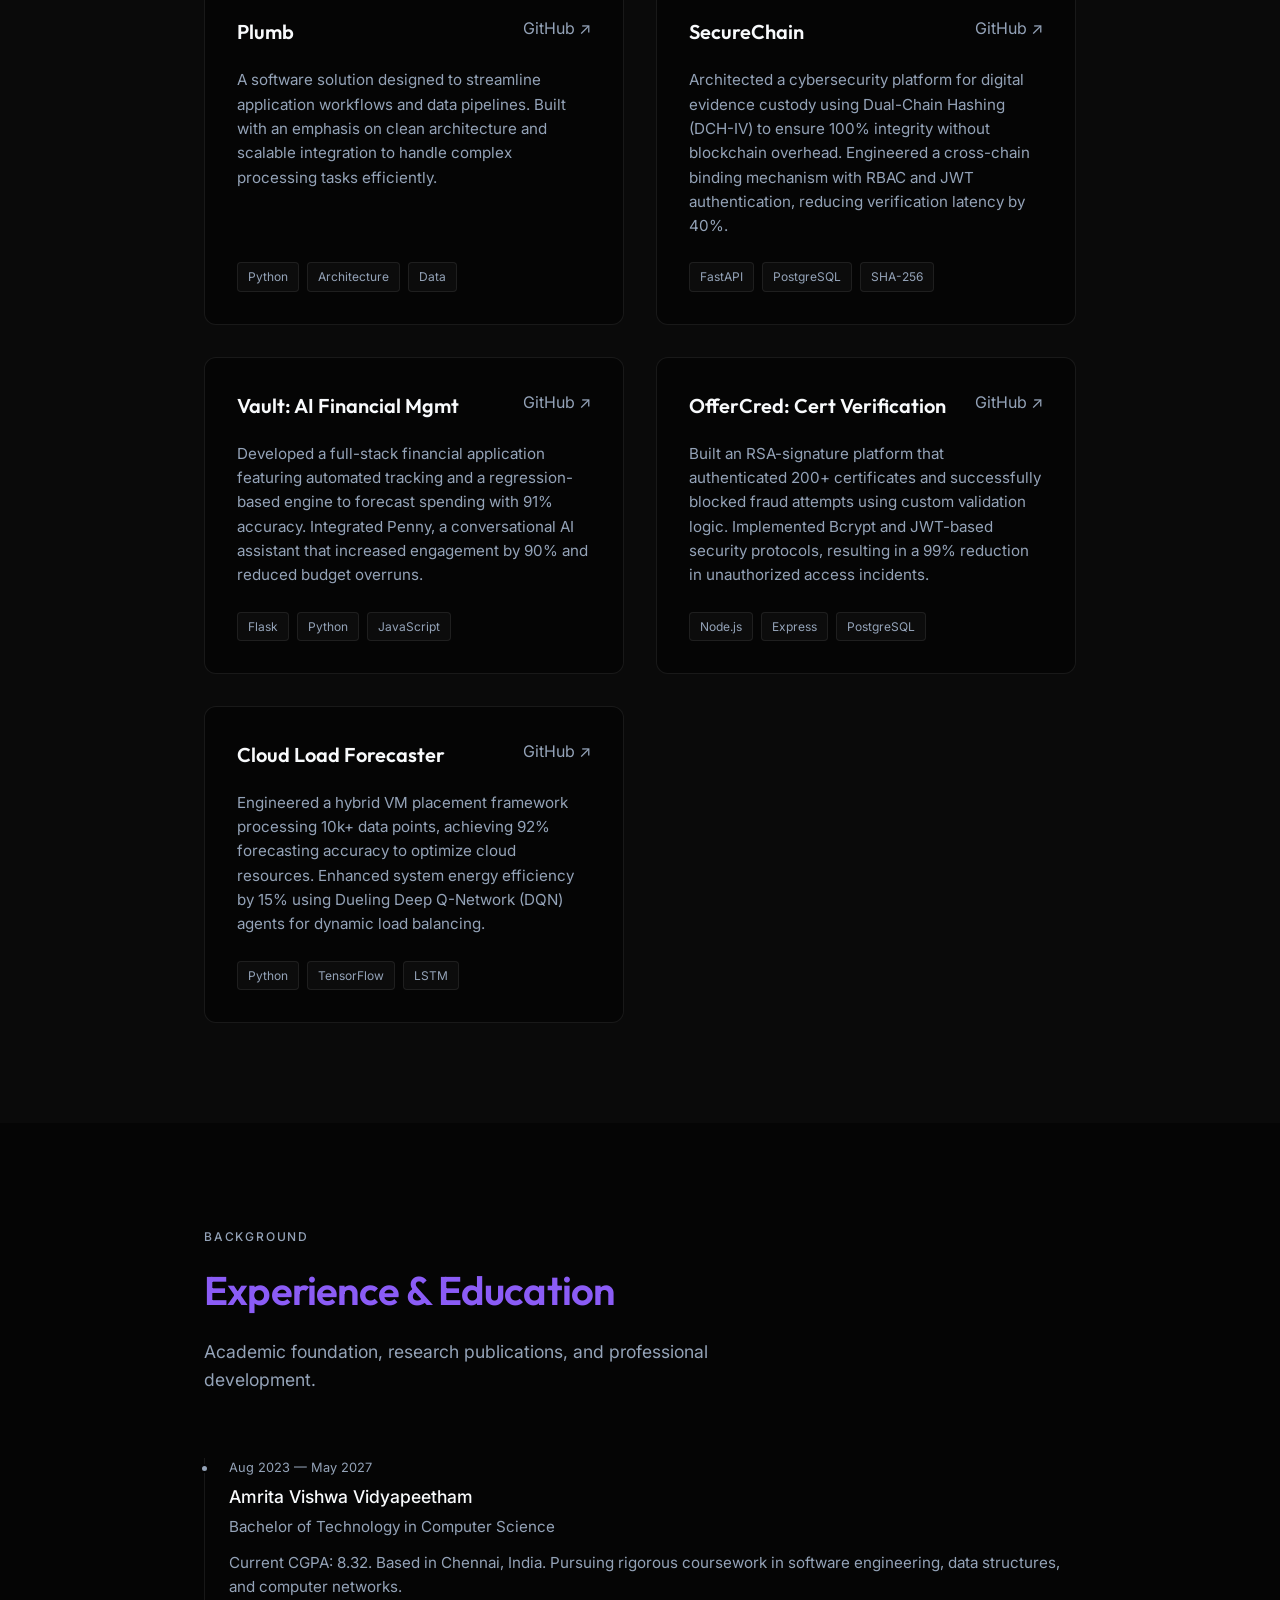
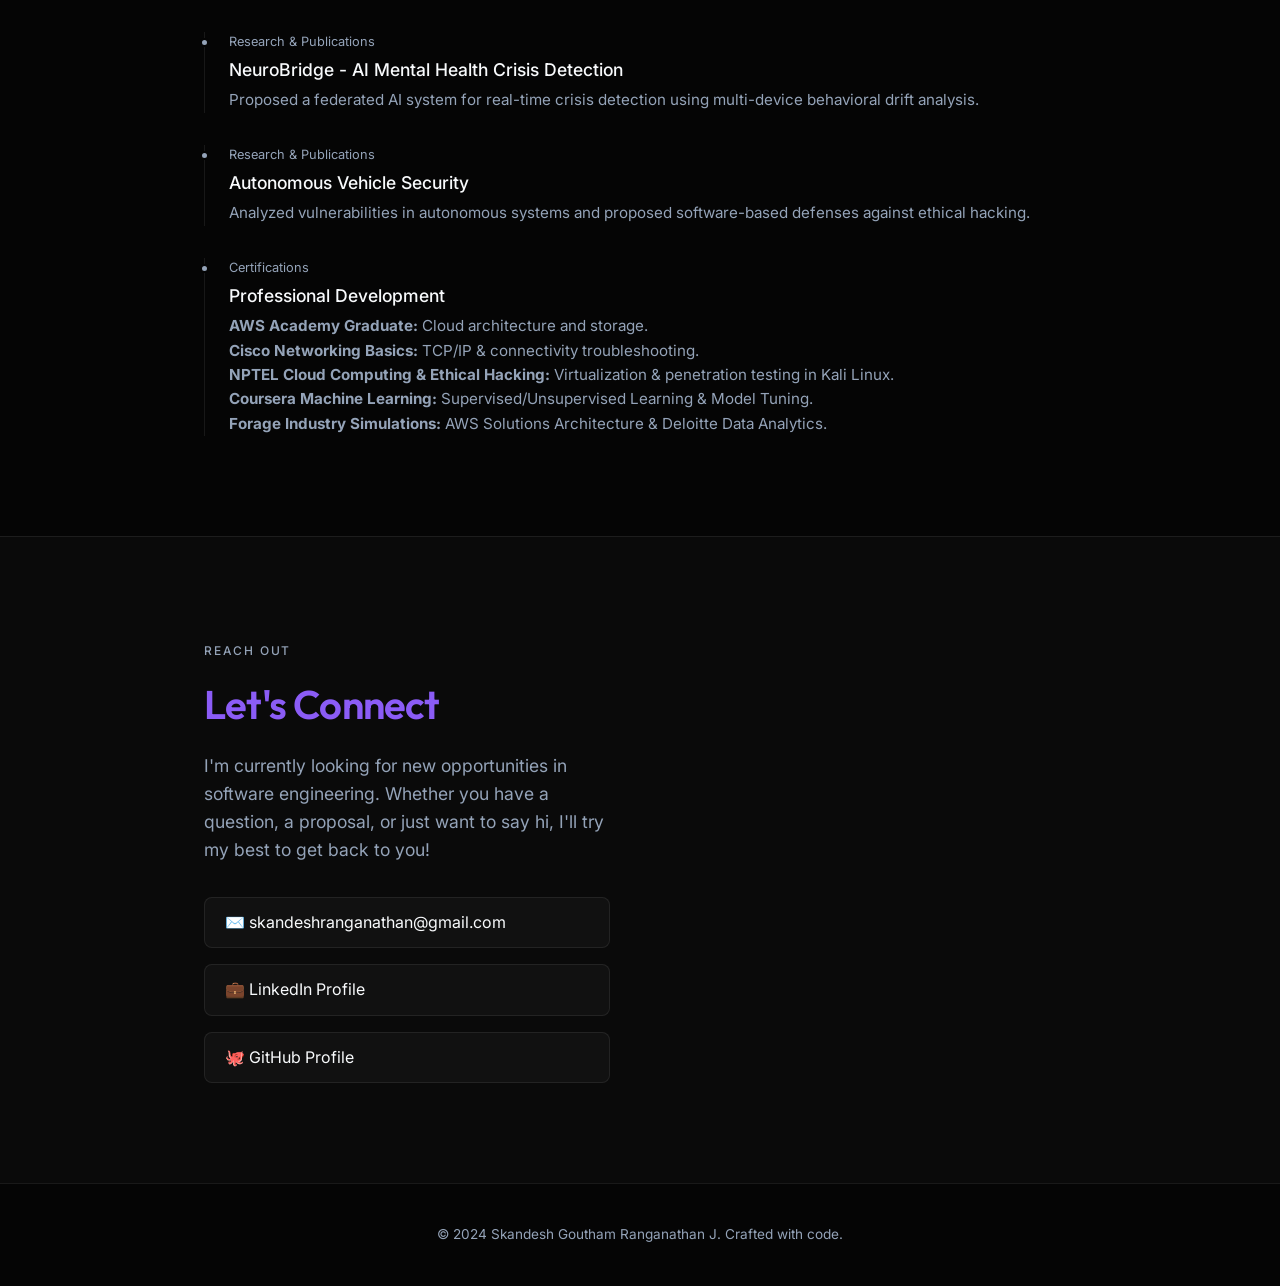
==== commit c54870a9: "Minor change" ====
--- a/index.html
+++ b/index.html
@@ -4,7 +4,7 @@
   <meta charset="UTF-8" />
   <meta name="viewport" content="width=device-width, initial-scale=1.0" />
   <meta name="description" content="Portfolio of Skandesh Goutham Ranganathan J — Software Development Engineer" />
-  <title>Skandesh | Software Engineer</title>
+  <title>Skandesh</title>
   
   <!-- Favicon updated to profile photo -->
   <link rel="icon" type="image/jpeg" href="Skandesh Goutham Ranganathan.jpeg" />
@@ -39,7 +39,6 @@
     <div class="hero-content">
       <div class="hero-status">Available for Software Engineering Roles</div>
       <h1 class="hero-name reveal">Skandesh Goutham<br>Ranganathan J</h1>
-      <p class="hero-title reveal">Software Development Engineer</p>
       <p class="hero-description reveal">
         I architect and build scalable digital solutions, bridging complex backend logic with elegant frontend experiences. Passionate about software engineering, system design, and AI integration.
       </p>
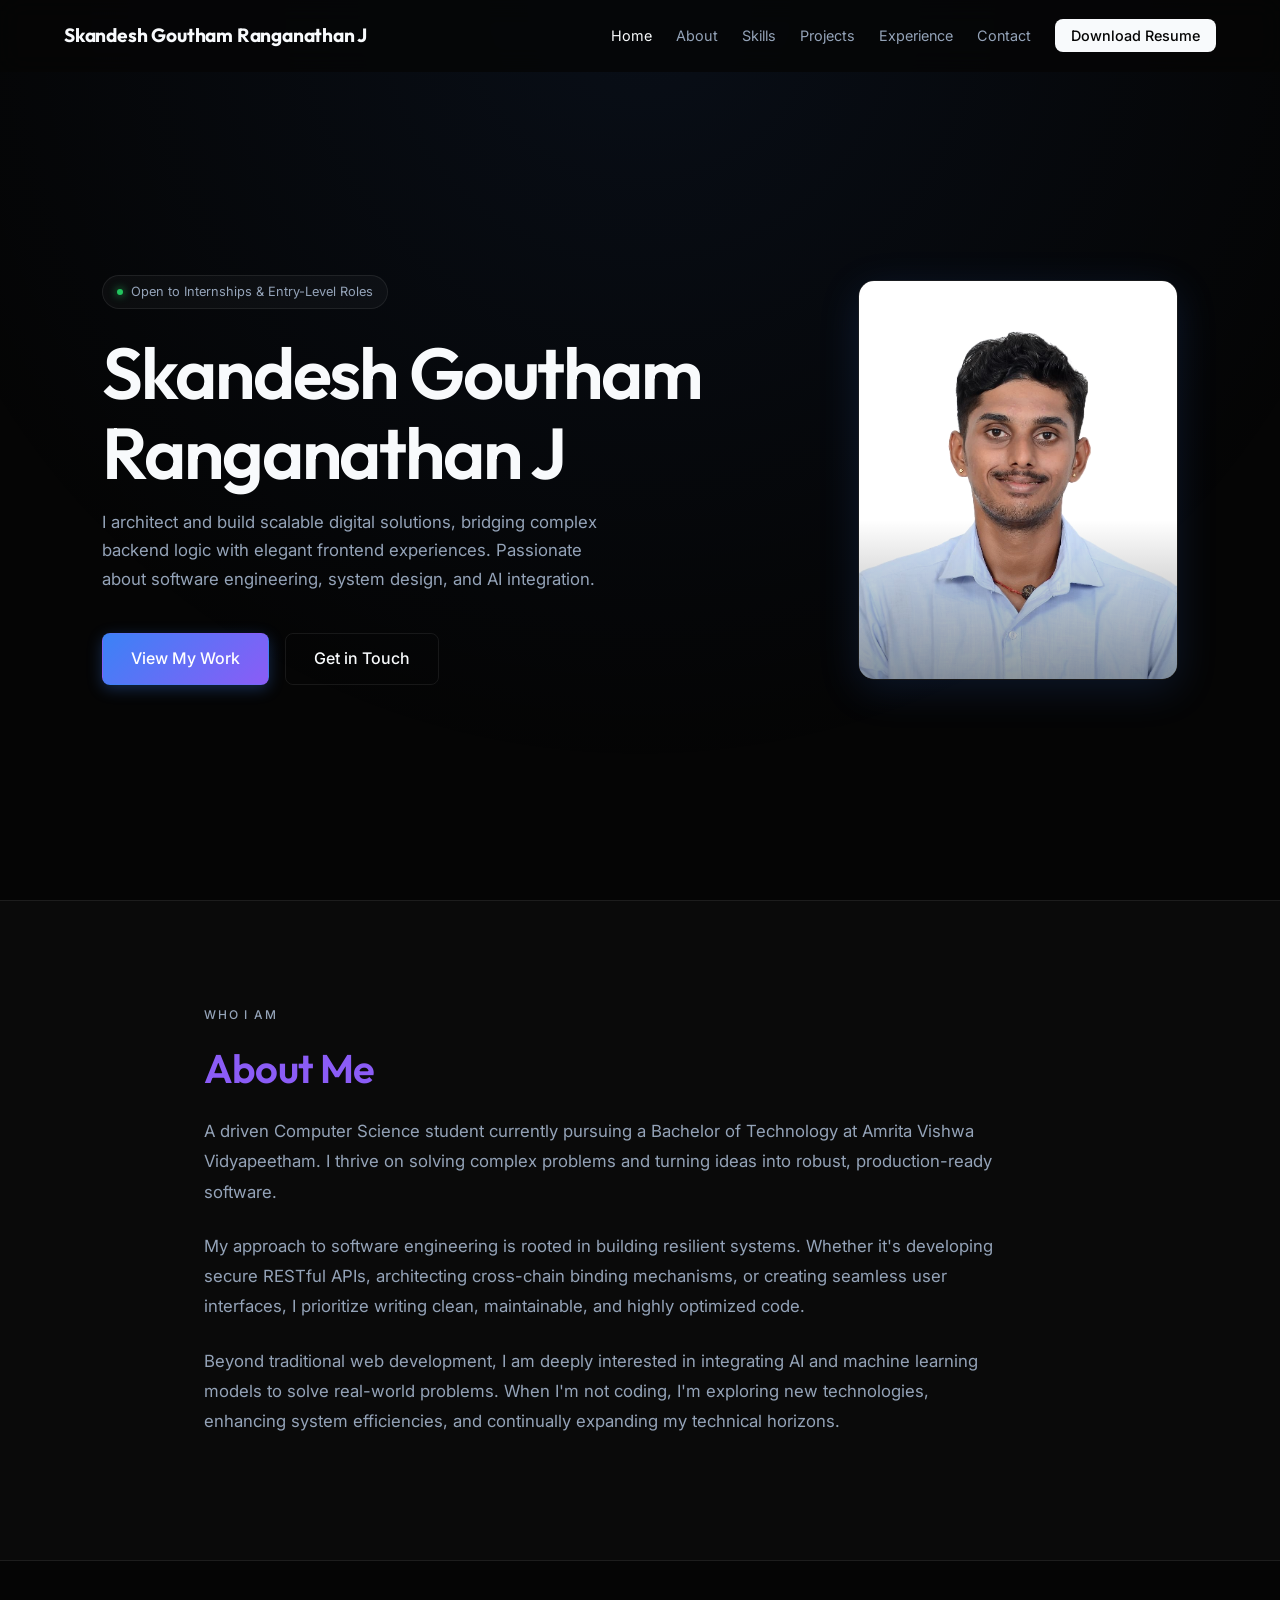
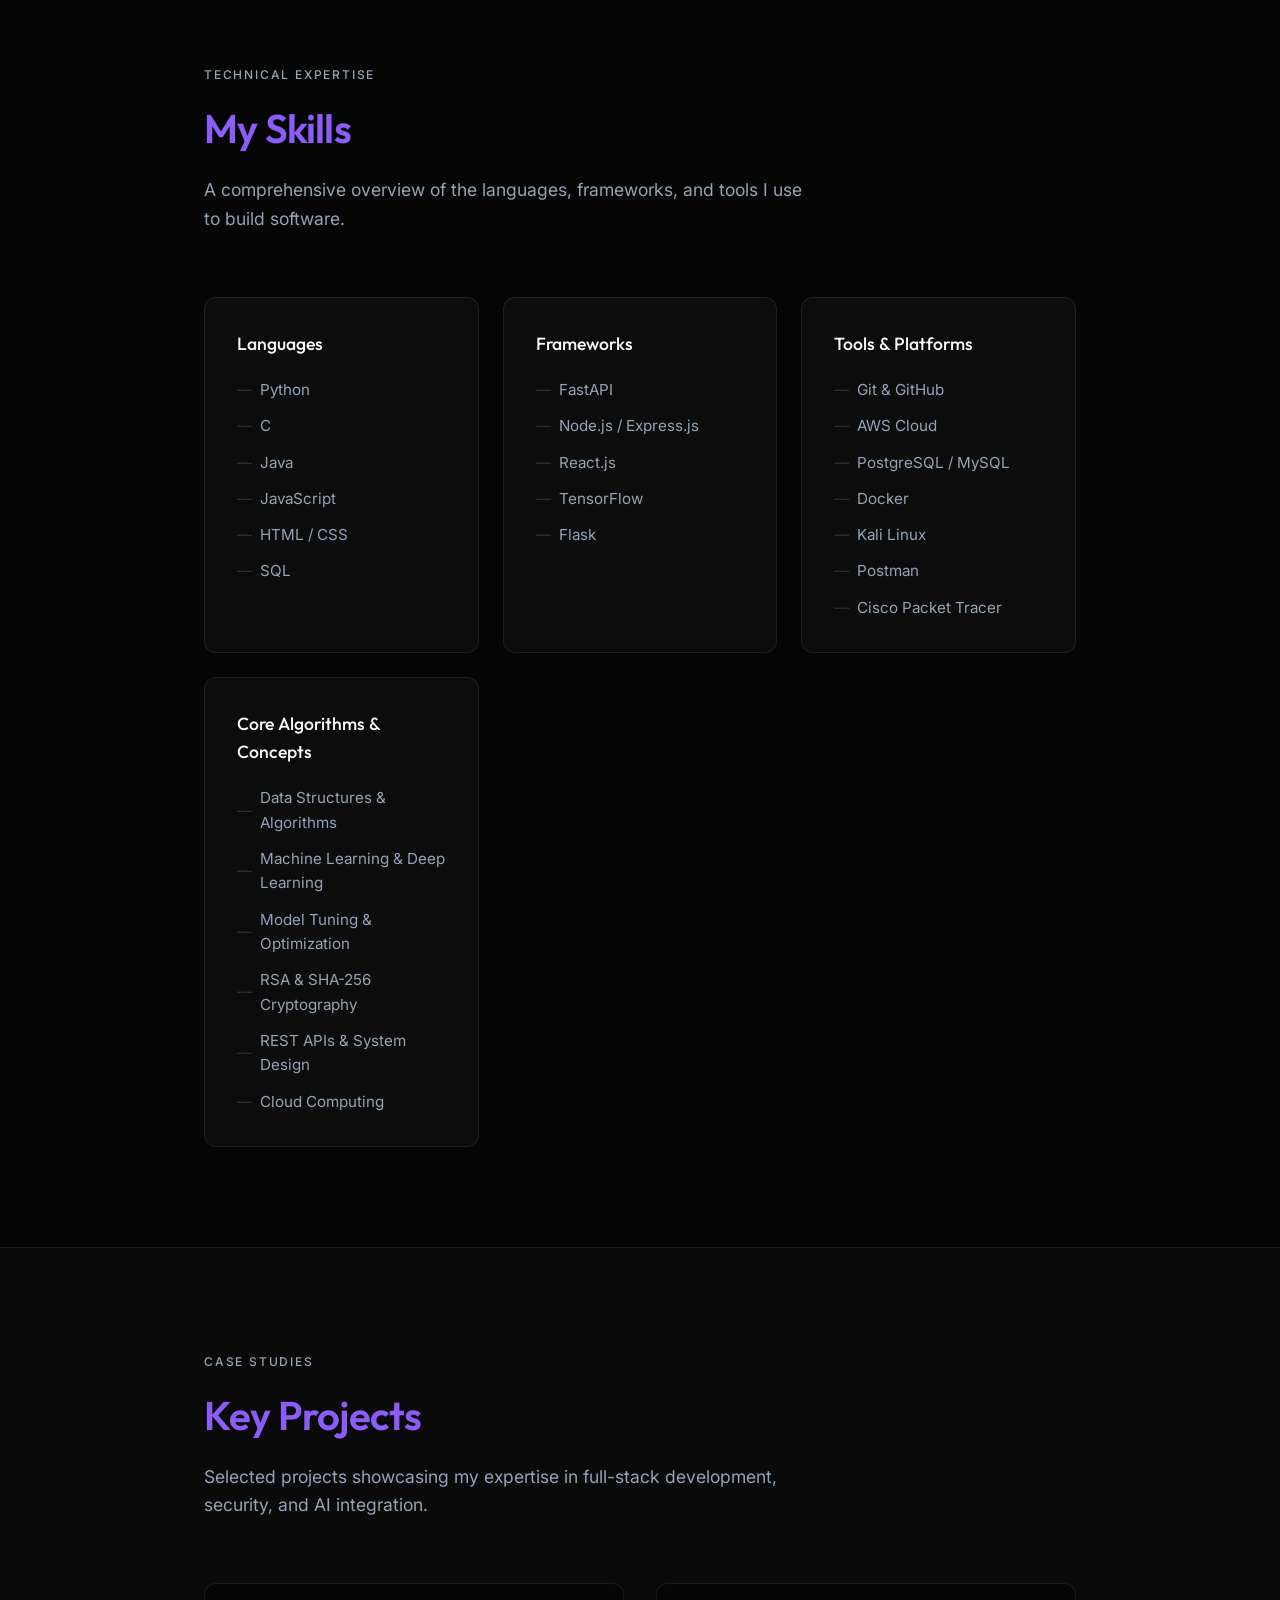
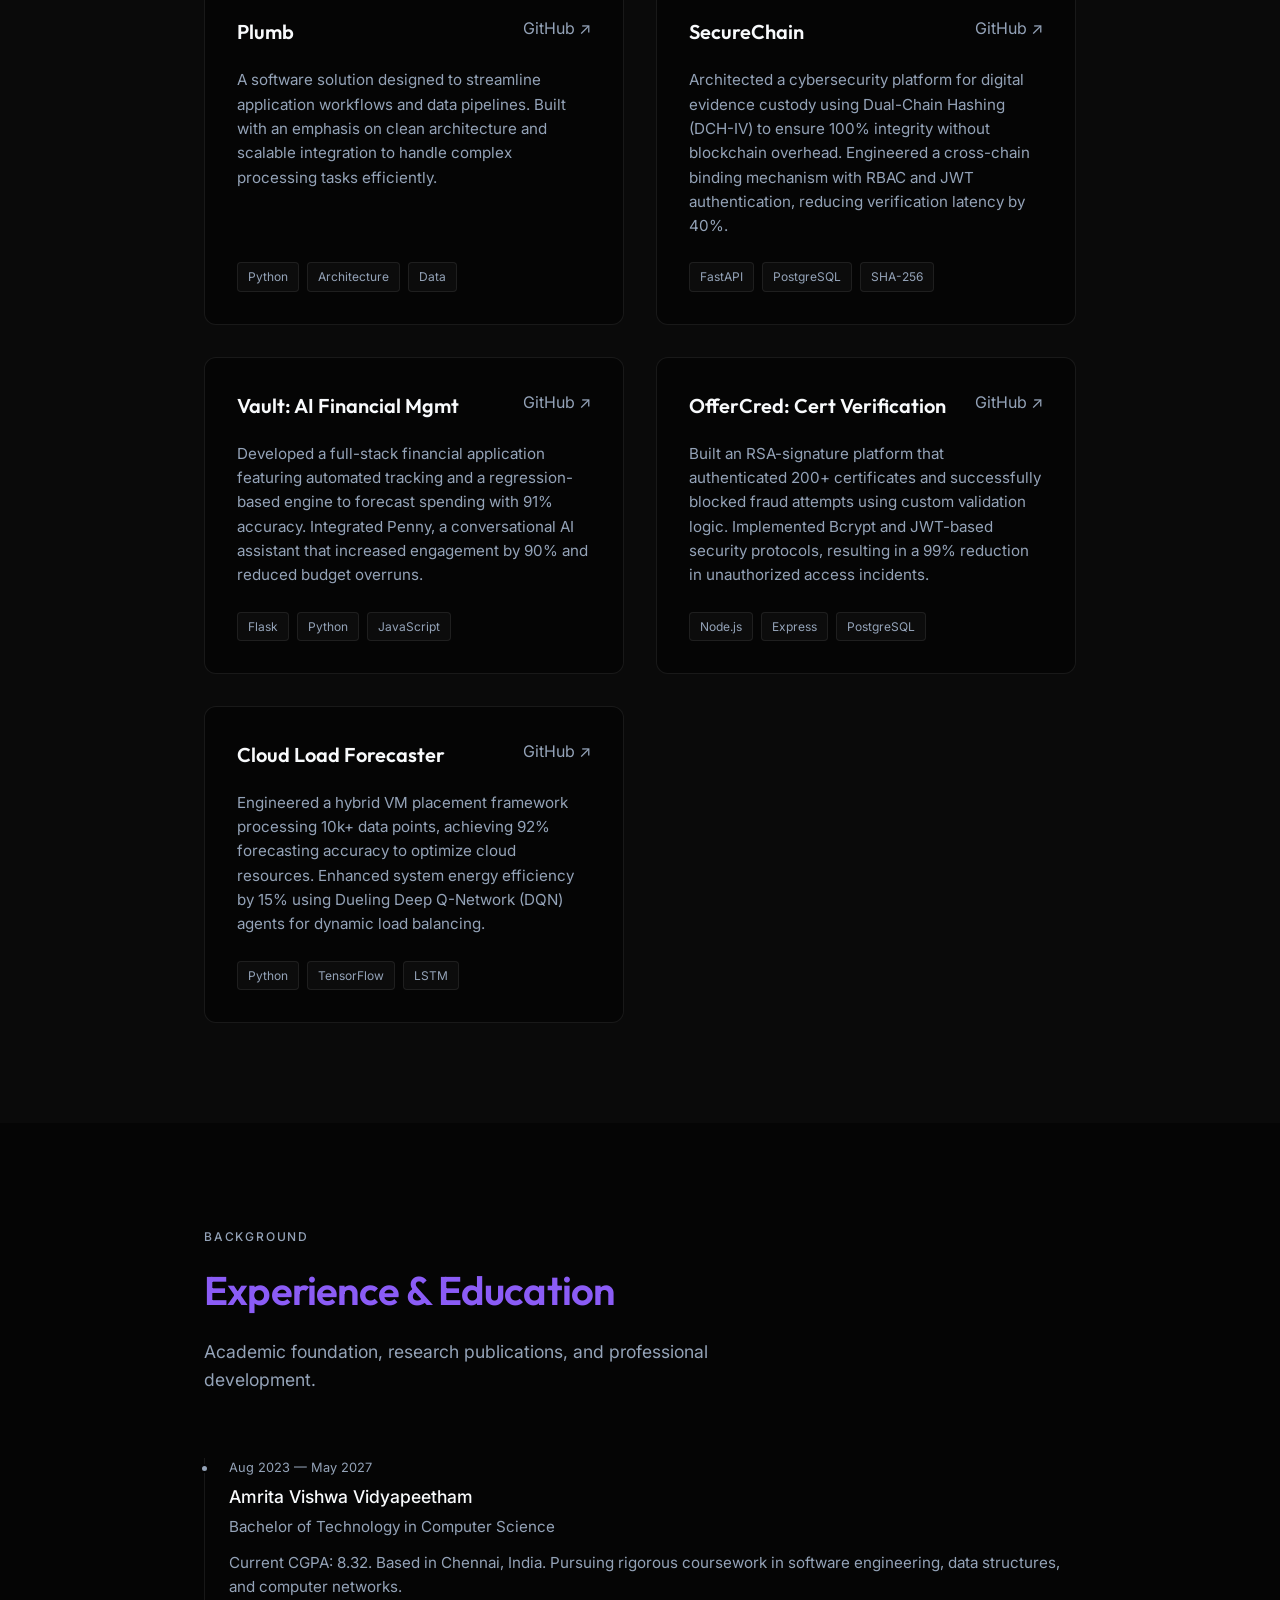
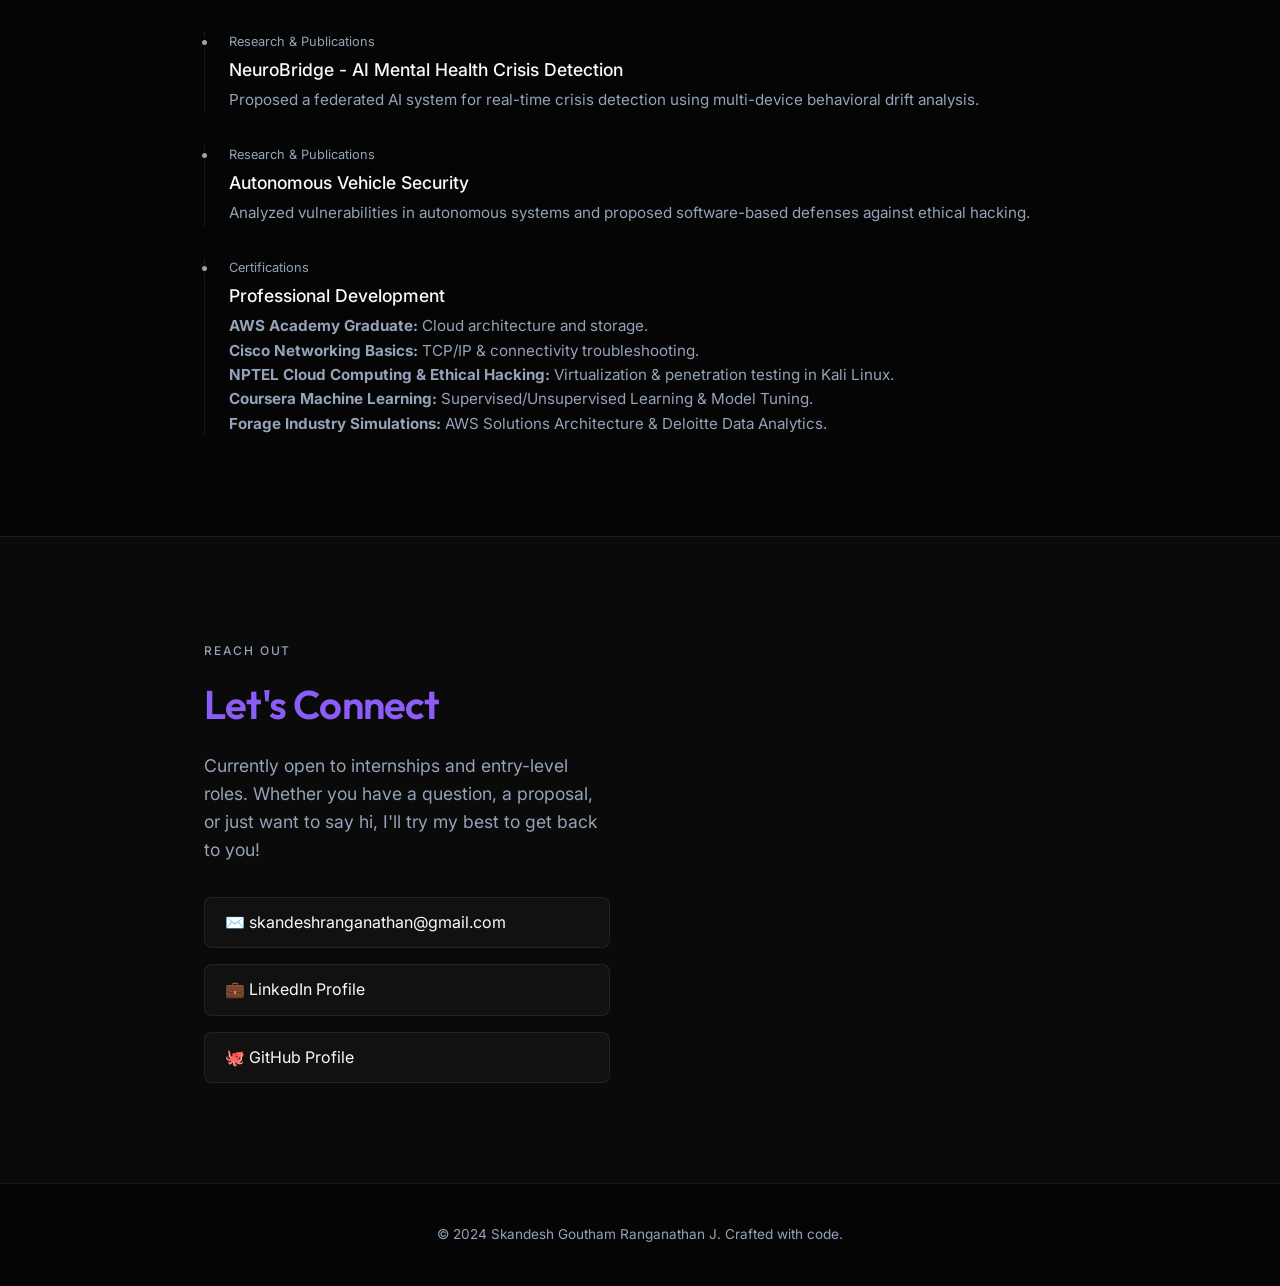
==== commit c40117f7: "Updation of the roles looking forward to" ====
--- a/index.html
+++ b/index.html
@@ -3,7 +3,7 @@
 <head>
   <meta charset="UTF-8" />
   <meta name="viewport" content="width=device-width, initial-scale=1.0" />
-  <meta name="description" content="Portfolio of Skandesh Goutham Ranganathan J — Software Development Engineer" />
+  <meta name="description" content="Portfolio of Skandesh Goutham Ranganathan J — Final-Year CS Student" />
   <title>Skandesh</title>
   
   <!-- Favicon updated to profile photo -->
@@ -37,7 +37,7 @@
   <!-- ===== HERO ===== -->
   <section id="hero">
     <div class="hero-content">
-      <div class="hero-status">Available for Software Engineering Roles</div>
+      <div class="hero-status">Open to Internships & Entry-Level Roles</div>
       <h1 class="hero-name reveal">Skandesh Goutham<br>Ranganathan J</h1>
       <p class="hero-description reveal">
         I architect and build scalable digital solutions, bridging complex backend logic with elegant frontend experiences. Passionate about software engineering, system design, and AI integration.
@@ -64,7 +64,7 @@
       
       <div class="about-content reveal">
         <p>
-          I am a driven Software Development Engineer currently pursuing my Bachelor of Technology in Computer Science at Amrita Vishwa Vidyapeetham. I thrive on solving complex problems and turning ideas into robust, production-ready software.
+          A driven Computer Science student currently pursuing a Bachelor of Technology at Amrita Vishwa Vidyapeetham. I thrive on solving complex problems and turning ideas into robust, production-ready software.
         </p>
         <p>
           My approach to software engineering is rooted in building resilient systems. Whether it's developing secure RESTful APIs, architecting cross-chain binding mechanisms, or creating seamless user interfaces, I prioritize writing clean, maintainable, and highly optimized code.
@@ -296,7 +296,7 @@
       <div class="contact-container">
         <div class="contact-info reveal">
           <p class="contact-text">
-            I'm currently looking for new opportunities in software engineering. Whether you have a question, a proposal, or just want to say hi, I'll try my best to get back to you!
+            Currently open to internships and entry-level roles. Whether you have a question, a proposal, or just want to say hi, I'll try my best to get back to you!
           </p>
           <div class="social-links">
             <a href="mailto:skandeshranganathan@gmail.com" class="social-link">
